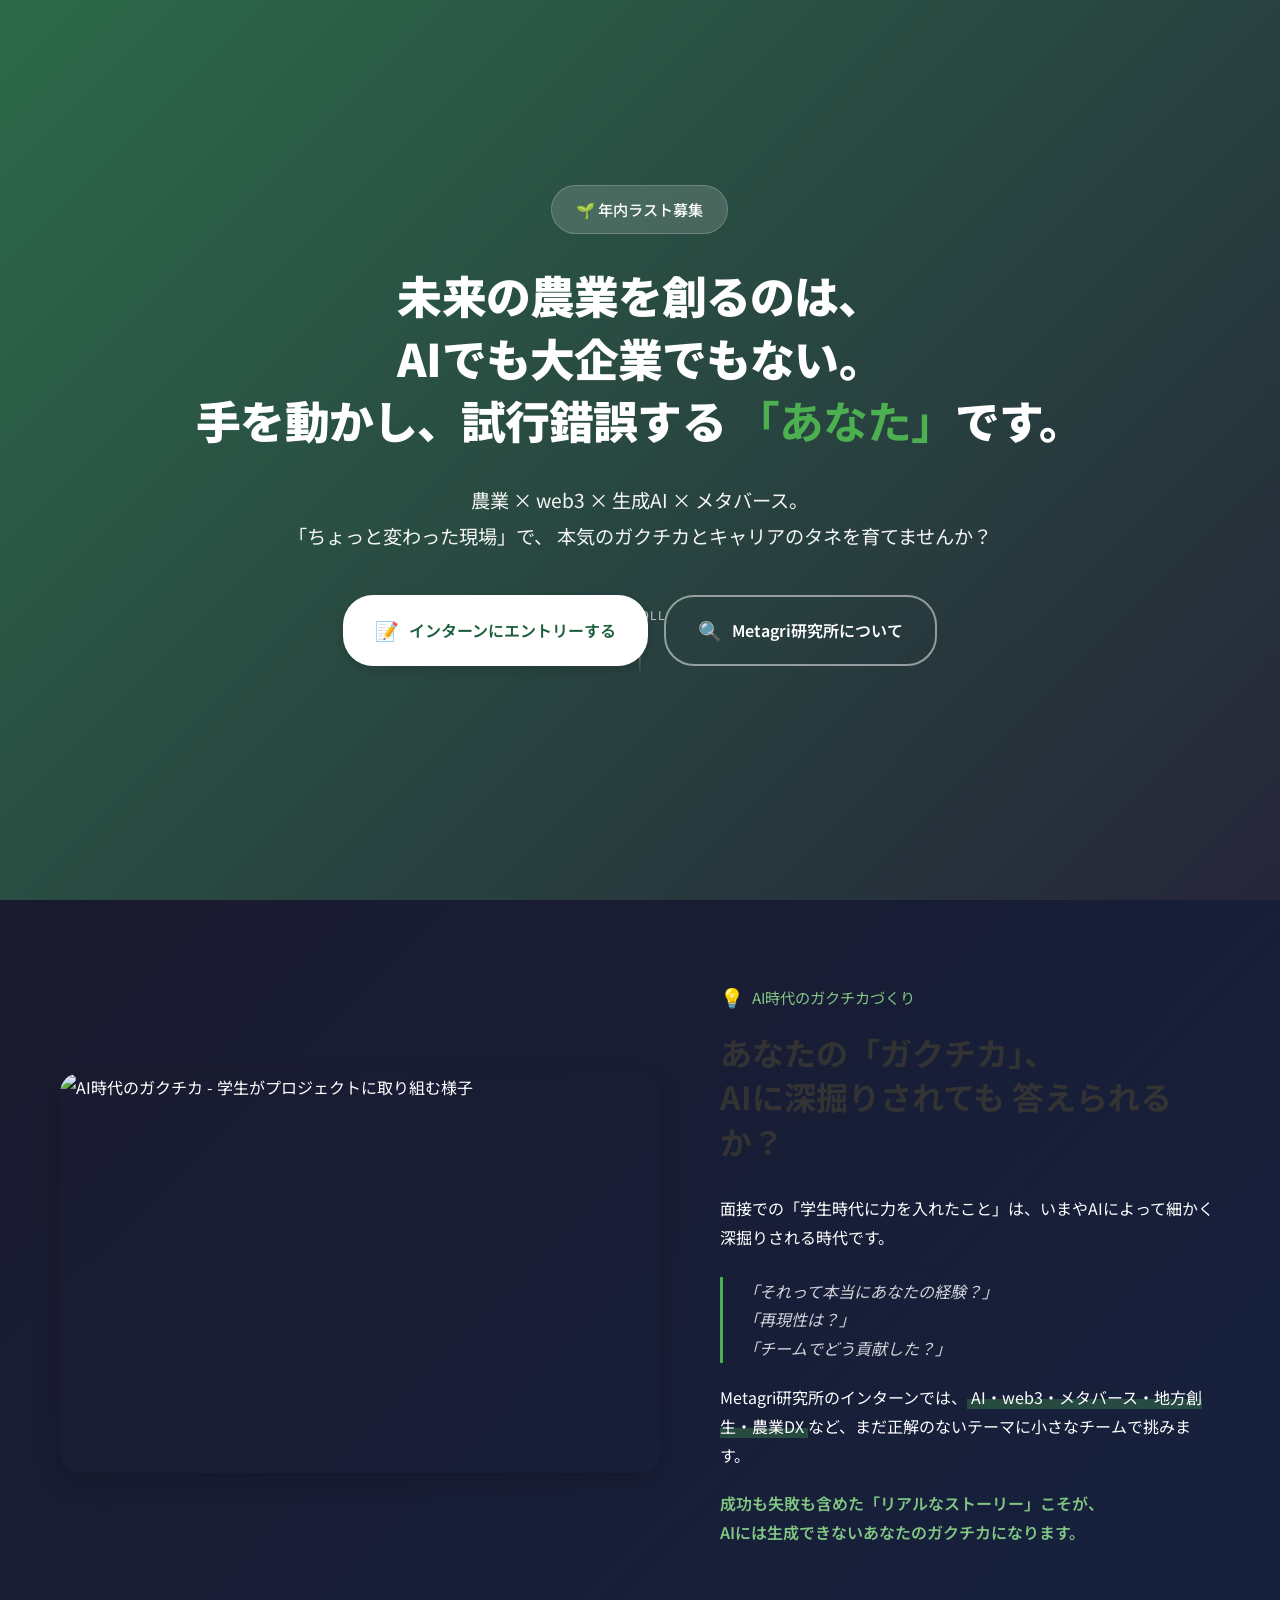
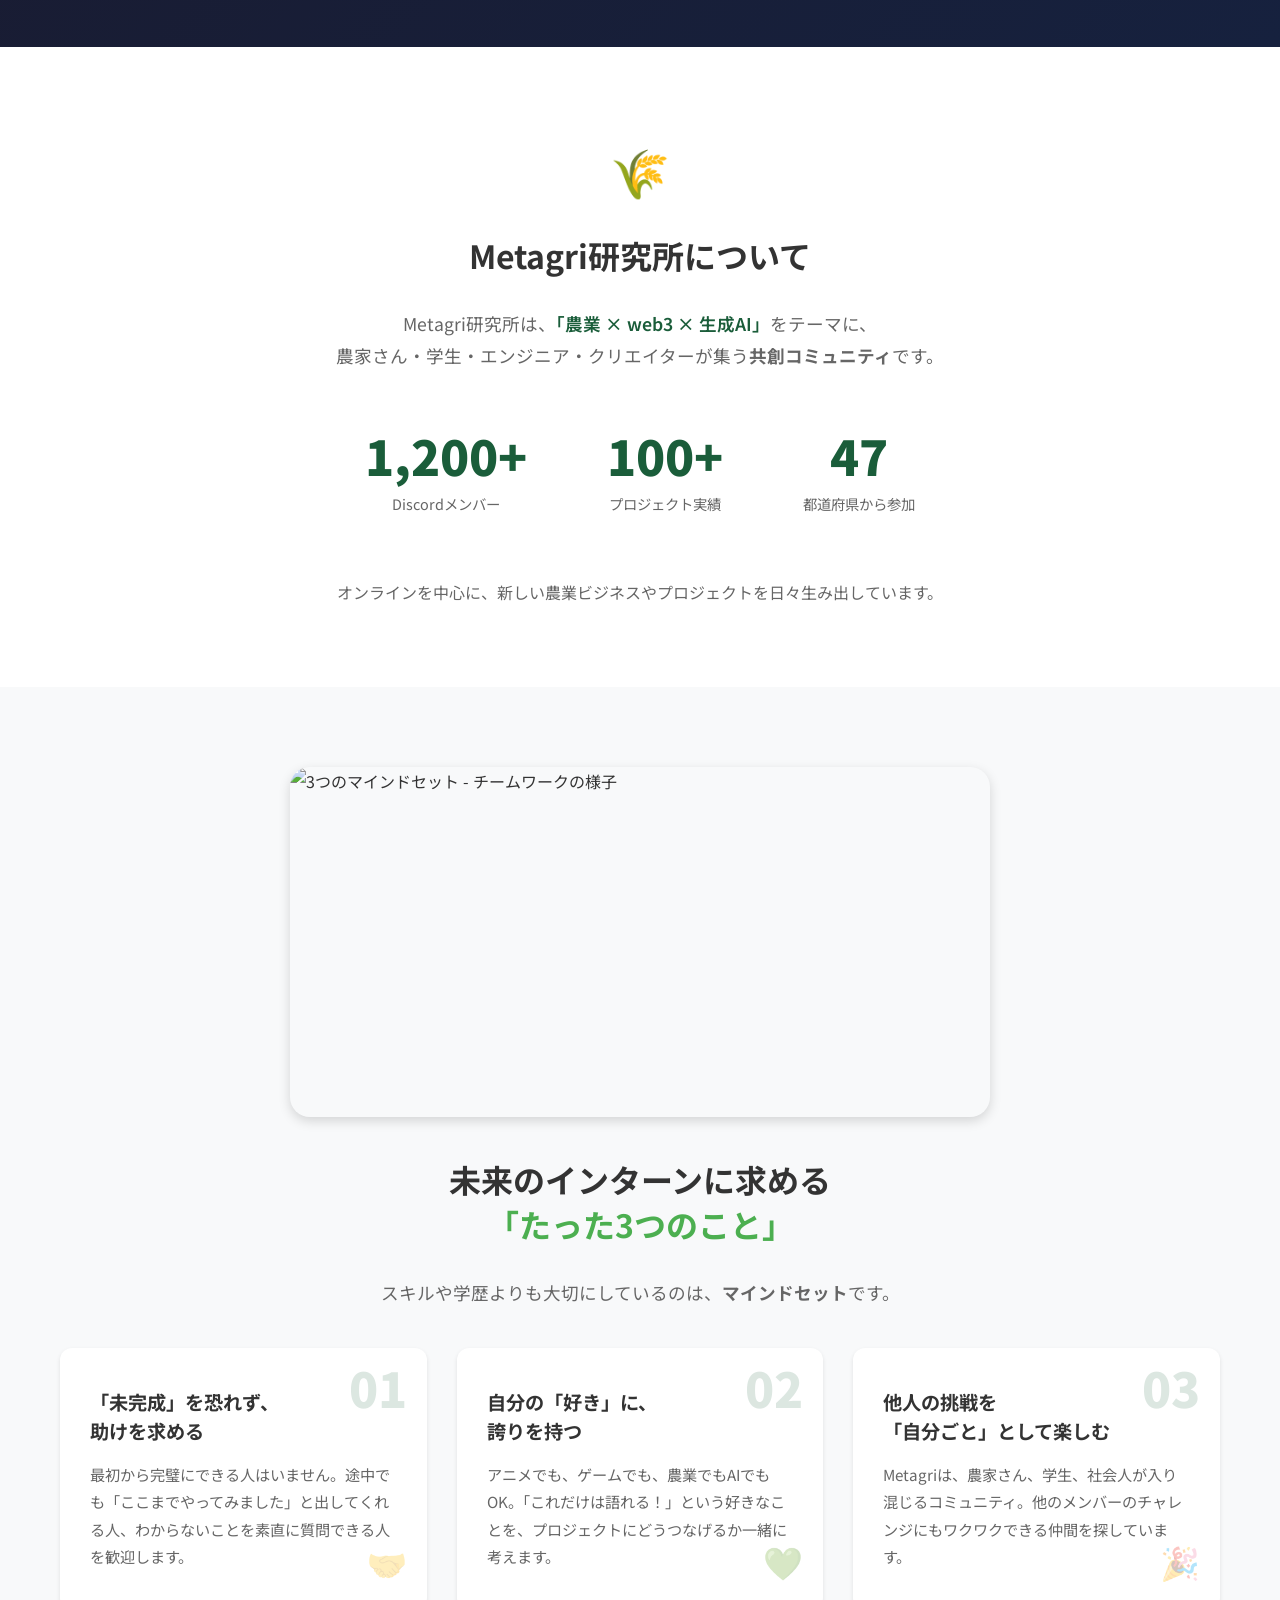
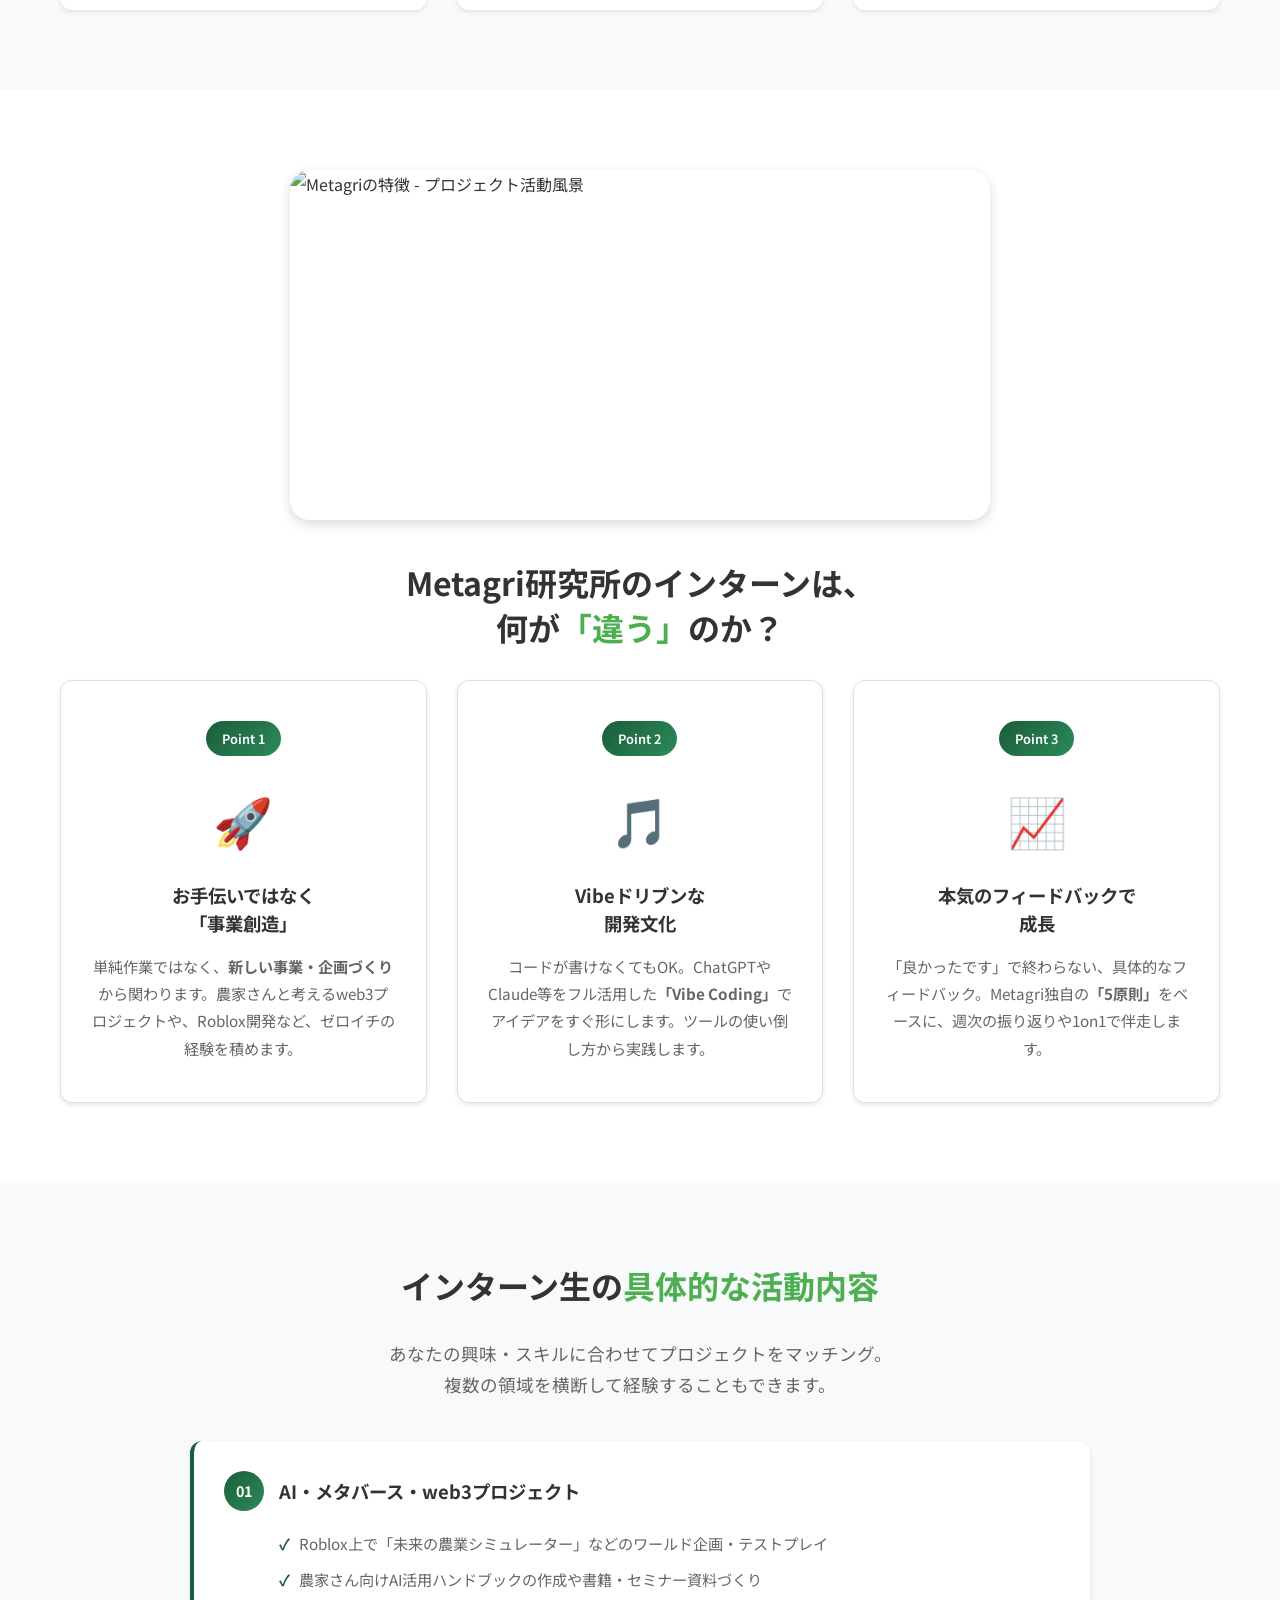
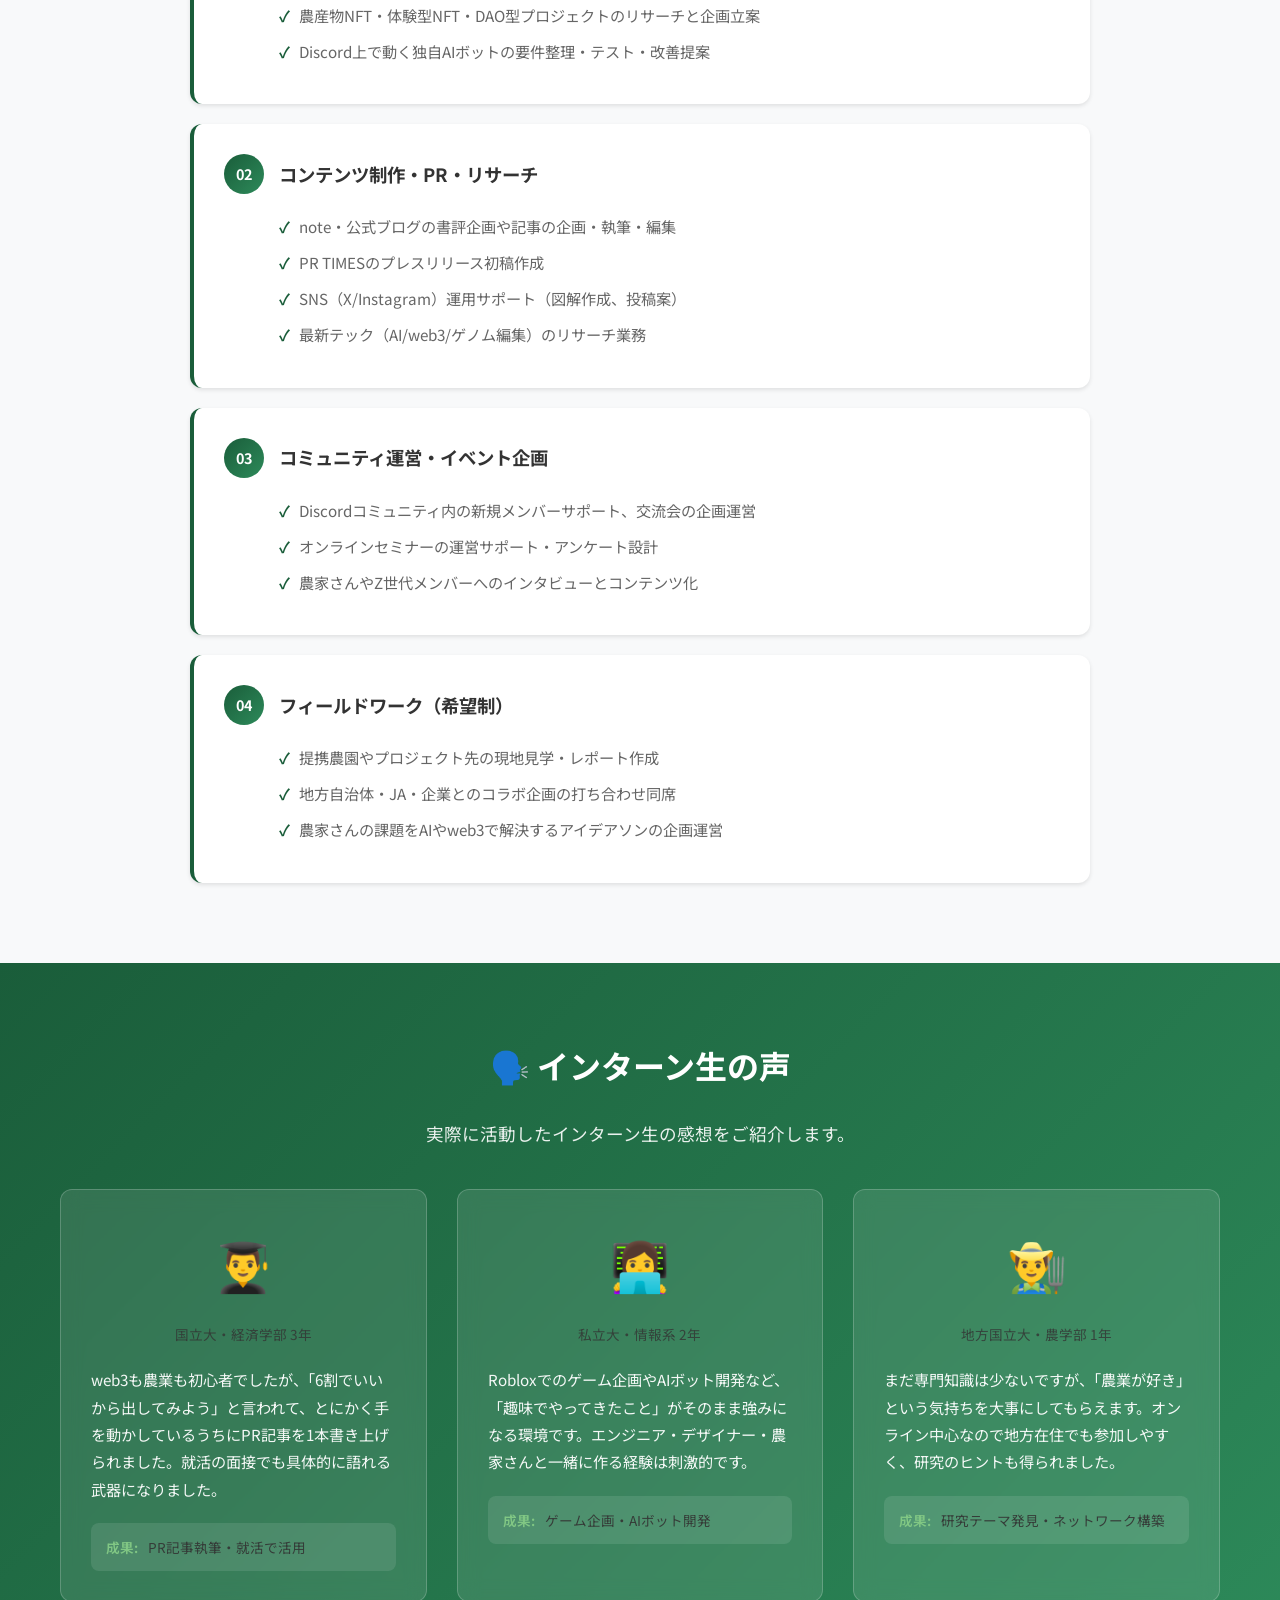
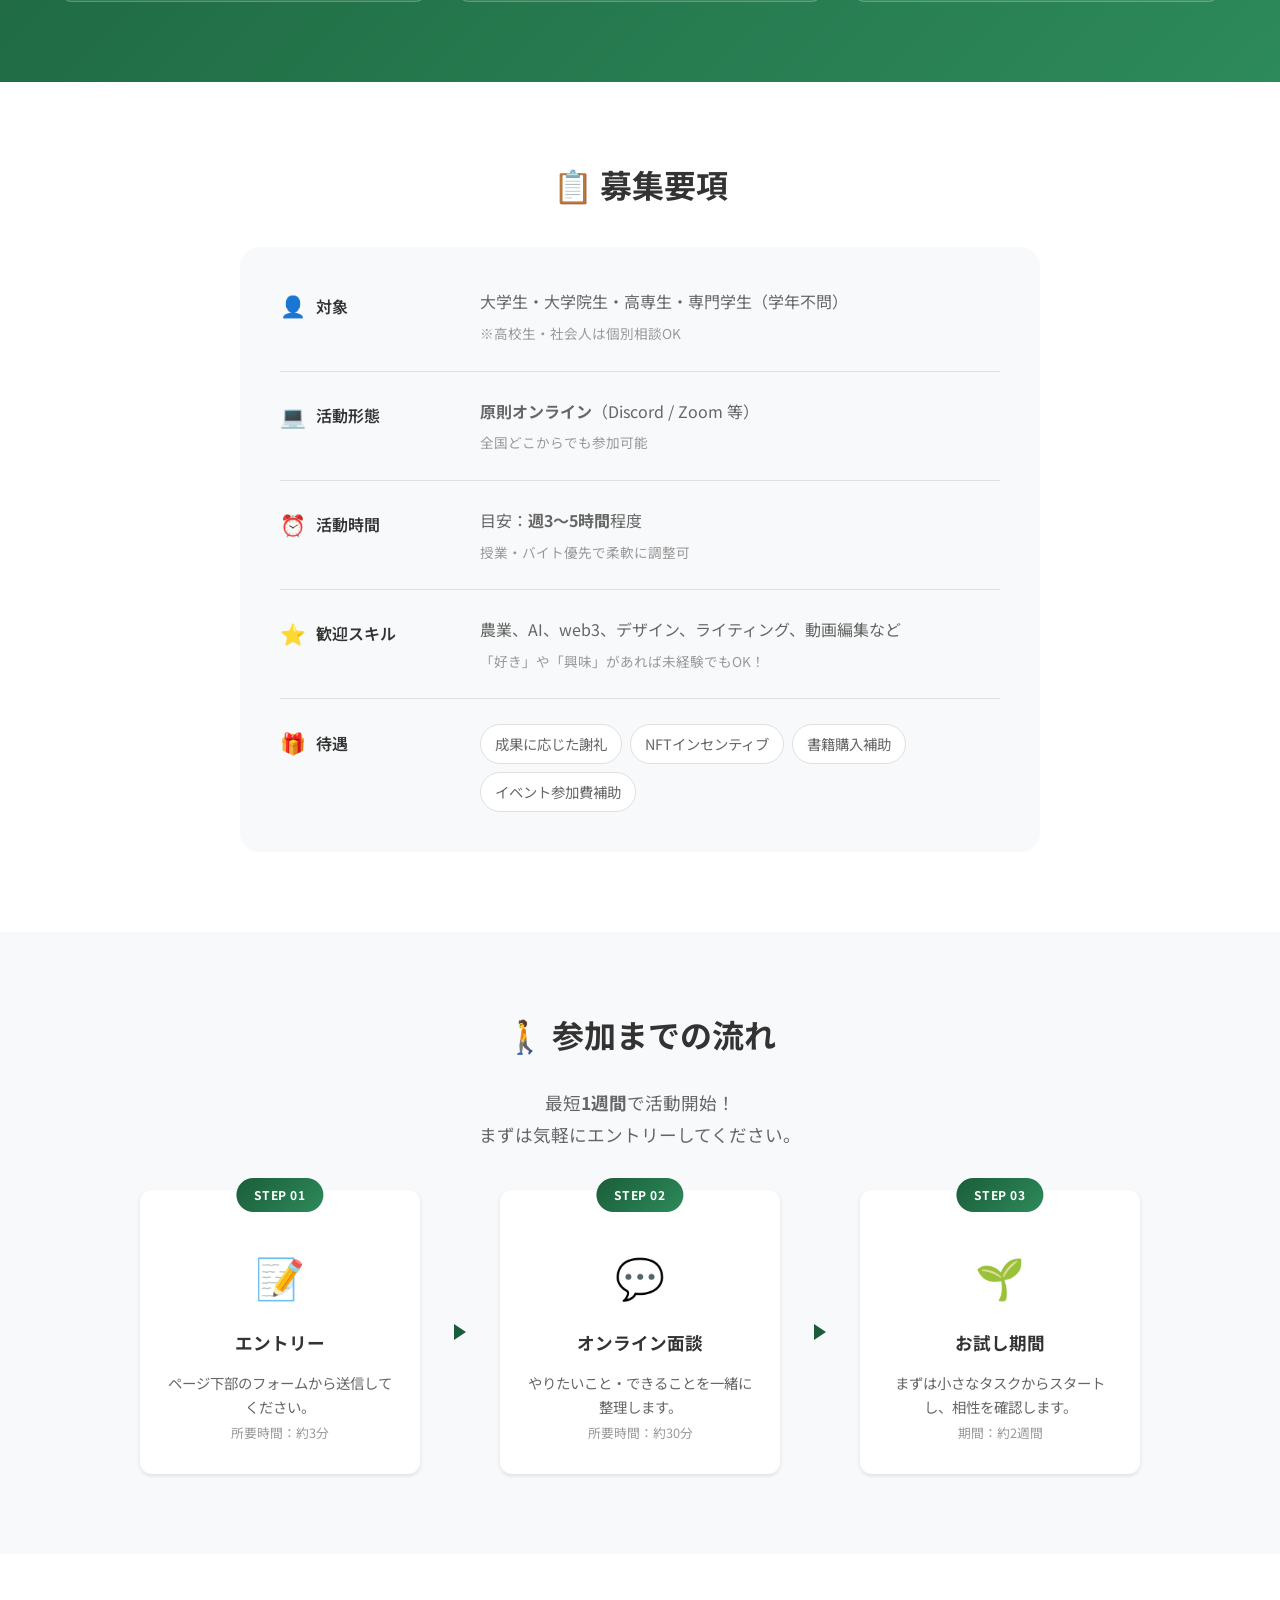
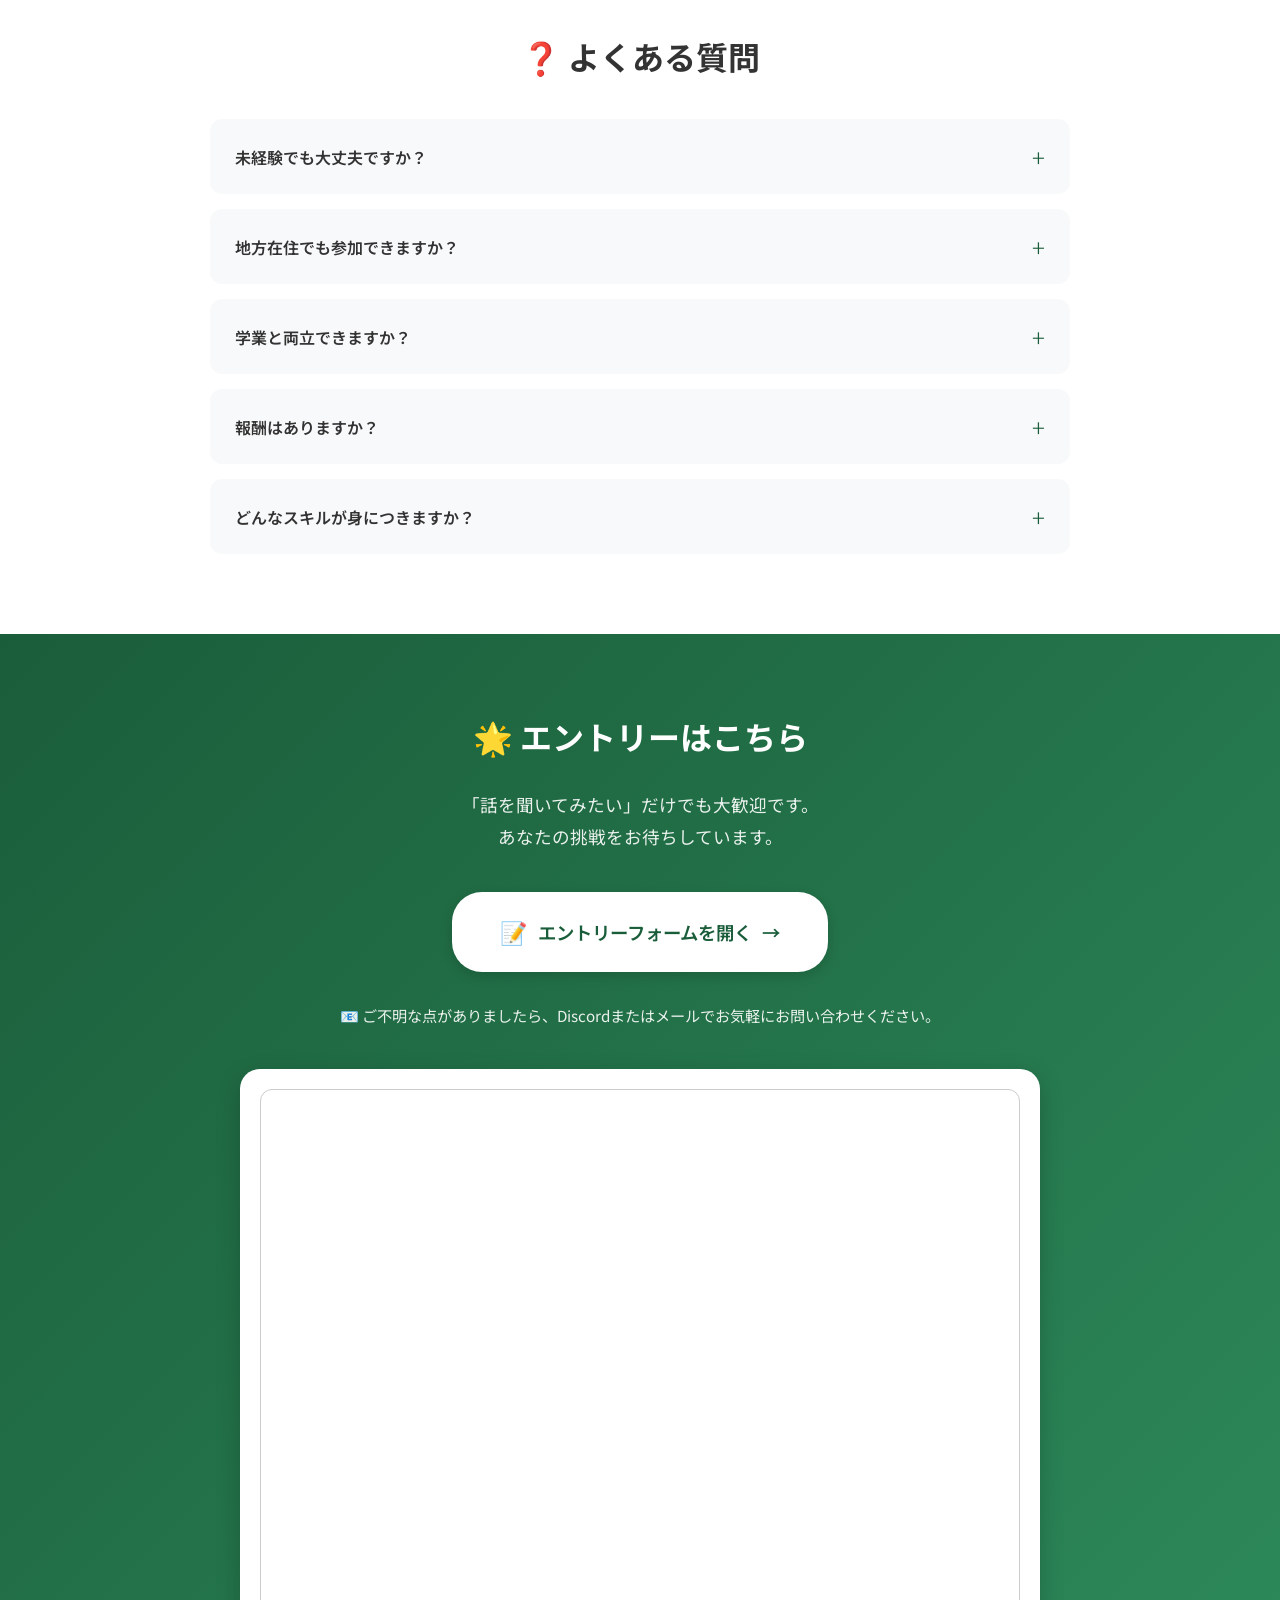
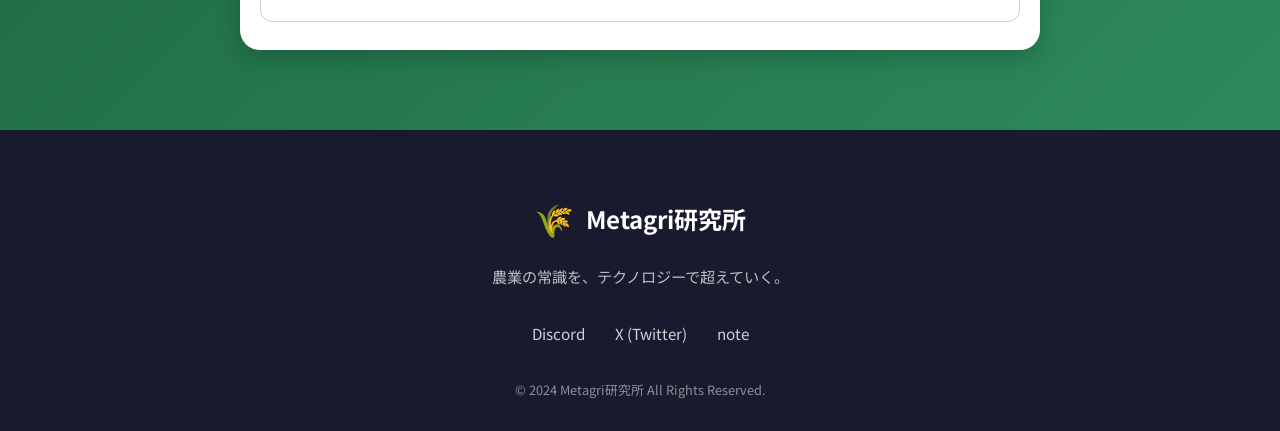
==== index.html @ e188133b "Add WordPress recruitment site for Metagri intern program - index.html: Complete HTML structure with" ====
<!DOCTYPE html>
<html lang="ja">
<head>
    <meta charset="UTF-8">
    <meta name="viewport" content="width=device-width, initial-scale=1.0">
    <meta name="description" content="Metagri研究所インターン募集 - 農業×web3×生成AI×メタバースの最前線で、本気のガクチカとキャリアのタネを育てませんか？">
    <meta name="keywords" content="インターン,農業,web3,AI,メタバース,学生,ガクチカ">
    <meta name="theme-color" content="#1a5d3a">

    <!-- OGP -->
    <meta property="og:title" content="Metagri研究所 インターン募集">
    <meta property="og:description" content="農業×web3×生成AI×メタバースの最前線で、本気のガクチカを。">
    <meta property="og:type" content="website">

    <title>Metagri研究所 インターン募集 | 農業×web3×AIの最前線へ</title>

    <!-- Google Fonts -->
    <link rel="preconnect" href="https://fonts.googleapis.com">
    <link rel="preconnect" href="https://fonts.gstatic.com" crossorigin>
    <link href="https://fonts.googleapis.com/css2?family=Noto+Sans+JP:wght@400;500;700;900&display=swap" rel="stylesheet">

    <link rel="stylesheet" href="style.css">
</head>
<body>

<div id="metagri-intern-page" class="metagri-page">

    <!-- ヒーローセクション -->
    <section id="top" class="mg-hero" role="banner">
        <div class="mg-hero-bg" aria-hidden="true"></div>
        <div class="mg-hero-overlay" aria-hidden="true"></div>
        <div class="mg-hero-content">
            <span class="mg-badge" aria-label="期間限定">🌱 年内ラスト募集</span>
            <h1 class="mg-hero-title">
                未来の農業を創るのは、<br>
                AIでも大企業でもない。<br>
                手を動かし、試行錯誤する<br class="sp-only">
                <span class="text-highlight">「あなた」</span>です。
            </h1>
            <p class="mg-hero-text">
                農業 × web3 × 生成AI × メタバース。<br>
                「ちょっと変わった現場」で、<br class="sp-only">
                本気のガクチカとキャリアのタネを育てませんか？
            </p>
            <div class="mg-hero-buttons">
                <a class="mg-btn mg-btn-primary" href="#entry">
                    <span class="btn-icon">📝</span>
                    インターンにエントリーする
                </a>
                <a class="mg-btn mg-btn-outline" href="#about">
                    <span class="btn-icon">🔍</span>
                    Metagri研究所について
                </a>
            </div>
            <div class="mg-hero-scroll" aria-hidden="true">
                <span class="scroll-text">Scroll</span>
                <span class="scroll-line"></span>
            </div>
        </div>
    </section>

    <!-- ガクチカ × AI 時代セクション -->
    <section id="gakuchika" class="mg-section mg-section-dark" aria-labelledby="gakuchika-title">
        <div class="mg-container mg-split-layout">
            <div class="mg-split-image">
                <img
                    src="http://metagri-labo.com/wp-content/uploads/2025/12/9a6e4215eaa881688ca42432f5c3610c.jpeg"
                    alt="AI時代のガクチカ - 学生がプロジェクトに取り組む様子"
                    loading="lazy"
                    width="600"
                    height="400"
                />
            </div>
            <div class="mg-split-text">
                <p class="mg-section-subtitle">
                    <span class="subtitle-icon">💡</span>
                    AI時代のガクチカづくり
                </p>
                <h2 id="gakuchika-title" class="mg-section-title text-left">
                    あなたの「ガクチカ」、<br>
                    AIに深掘りされても<br class="sp-only">
                    答えられるか？
                </h2>
                <div class="mg-text-body">
                    <p>
                        面接での「学生時代に力を入れたこと」は、いまやAIによって細かく深掘りされる時代です。
                    </p>
                    <p class="mg-quote">
                        「それって本当にあなたの経験？」<br>
                        「再現性は？」<br>
                        「チームでどう貢献した？」
                    </p>
                    <p>
                        Metagri研究所のインターンでは、<span class="highlight">AI・web3・メタバース・地方創生・農業DX</span>など、まだ正解のないテーマに小さなチームで挑みます。
                    </p>
                    <p class="mg-emphasis">
                        成功も失敗も含めた「リアルなストーリー」こそが、<br>
                        AIには生成できないあなたのガクチカになります。
                    </p>
                </div>
            </div>
        </div>
    </section>

    <!-- Metagri研究所について -->
    <section id="about" class="mg-section mg-bg-white" aria-labelledby="about-title">
        <div class="mg-container mg-narrow">
            <div class="mg-about-header">
                <span class="mg-section-icon">🌾</span>
                <h2 id="about-title" class="mg-section-title center">Metagri研究所について</h2>
            </div>
            <p class="mg-section-lead center">
                Metagri研究所は、<span class="text-green">「農業 × web3 × 生成AI」</span>をテーマに、<br>
                農家さん・学生・エンジニア・クリエイターが集う<strong>共創コミュニティ</strong>です。
            </p>
            <div class="mg-stats-row">
                <div class="mg-stat-item">
                    <span class="mg-stat-number">1,200<small>+</small></span>
                    <span class="mg-stat-label">Discordメンバー</span>
                </div>
                <div class="mg-stat-item">
                    <span class="mg-stat-number">100<small>+</small></span>
                    <span class="mg-stat-label">プロジェクト実績</span>
                </div>
                <div class="mg-stat-item">
                    <span class="mg-stat-number">47</span>
                    <span class="mg-stat-label">都道府県から参加</span>
                </div>
            </div>
            <p class="mg-about-desc center">
                オンラインを中心に、新しい農業ビジネスやプロジェクトを日々生み出しています。
            </p>
        </div>
    </section>

    <!-- マインドセット -->
    <section id="mindset" class="mg-section mg-bg-gray" aria-labelledby="mindset-title">
        <div class="mg-container">
            <div class="mg-header-image-wrapper">
                <img
                    src="http://metagri-labo.com/wp-content/uploads/2025/12/b97110d4df3fe2a5c4cf4bbe5e0b0a36.jpeg"
                    alt="3つのマインドセット - チームワークの様子"
                    loading="lazy"
                    width="600"
                    height="300"
                />
            </div>
            <h2 id="mindset-title" class="mg-section-title center">
                未来のインターンに求める<br>
                <span class="title-accent">「たった3つのこと」</span>
            </h2>
            <p class="mg-section-lead center">
                スキルや学歴よりも大切にしているのは、<strong>マインドセット</strong>です。
            </p>

            <div class="mg-grid-3" role="list">
                <article class="mg-card" role="listitem">
                    <div class="mg-card-num">01</div>
                    <h3>「未完成」を恐れず、<br>助けを求める</h3>
                    <p>最初から完璧にできる人はいません。途中でも「ここまでやってみました」と出してくれる人、わからないことを素直に質問できる人を歓迎します。</p>
                    <span class="mg-card-icon" aria-hidden="true">🤝</span>
                </article>
                <article class="mg-card" role="listitem">
                    <div class="mg-card-num">02</div>
                    <h3>自分の「好き」に、<br>誇りを持つ</h3>
                    <p>アニメでも、ゲームでも、農業でもAIでもOK。「これだけは語れる！」という好きなことを、プロジェクトにどうつなげるか一緒に考えます。</p>
                    <span class="mg-card-icon" aria-hidden="true">💚</span>
                </article>
                <article class="mg-card" role="listitem">
                    <div class="mg-card-num">03</div>
                    <h3>他人の挑戦を<br>「自分ごと」として楽しむ</h3>
                    <p>Metagriは、農家さん、学生、社会人が入り混じるコミュニティ。他のメンバーのチャレンジにもワクワクできる仲間を探しています。</p>
                    <span class="mg-card-icon" aria-hidden="true">🎉</span>
                </article>
            </div>
        </div>
    </section>

    <!-- 3つの特徴 -->
    <section id="features" class="mg-section mg-bg-white" aria-labelledby="features-title">
        <div class="mg-container">
            <div class="mg-header-image-wrapper">
                <img
                    src="http://metagri-labo.com/wp-content/uploads/2025/12/f021da264aca947eeb29685cc0b2646f.jpeg"
                    alt="Metagriの特徴 - プロジェクト活動風景"
                    loading="lazy"
                    width="600"
                    height="300"
                />
            </div>
            <h2 id="features-title" class="mg-section-title center">
                Metagri研究所のインターンは、<br>
                何が<span class="title-accent">「違う」</span>のか？
            </h2>

            <div class="mg-grid-3" role="list">
                <article class="mg-feature-box" role="listitem">
                    <span class="mg-tag">Point 1</span>
                    <div class="mg-feature-icon">🚀</div>
                    <h3>お手伝いではなく<br>「事業創造」</h3>
                    <p>単純作業ではなく、<strong>新しい事業・企画づくり</strong>から関わります。農家さんと考えるweb3プロジェクトや、Roblox開発など、ゼロイチの経験を積めます。</p>
                </article>
                <article class="mg-feature-box" role="listitem">
                    <span class="mg-tag">Point 2</span>
                    <div class="mg-feature-icon">🎵</div>
                    <h3>Vibeドリブンな<br>開発文化</h3>
                    <p>コードが書けなくてもOK。ChatGPTやClaude等をフル活用した<strong>「Vibe Coding」</strong>でアイデアをすぐ形にします。ツールの使い倒し方から実践します。</p>
                </article>
                <article class="mg-feature-box" role="listitem">
                    <span class="mg-tag">Point 3</span>
                    <div class="mg-feature-icon">📈</div>
                    <h3>本気のフィードバックで<br>成長</h3>
                    <p>「良かったです」で終わらない、具体的なフィードバック。Metagri独自の<strong>「5原則」</strong>をベースに、週次の振り返りや1on1で伴走します。</p>
                </article>
            </div>
        </div>
    </section>

    <!-- 活動内容 -->
    <section id="activities" class="mg-section mg-bg-gray" aria-labelledby="activities-title">
        <div class="mg-container">
            <h2 id="activities-title" class="mg-section-title center">
                インターン生の<span class="title-accent">具体的な活動内容</span>
            </h2>
            <p class="mg-section-lead center">
                あなたの興味・スキルに合わせてプロジェクトをマッチング。<br>
                複数の領域を横断して経験することもできます。
            </p>

            <div class="mg-activity-list">
                <article class="mg-activity-item">
                    <div class="mg-act-head">
                        <span class="mg-act-num">01</span>
                        <h3>AI・メタバース・web3プロジェクト</h3>
                    </div>
                    <ul>
                        <li>Roblox上で「未来の農業シミュレーター」などのワールド企画・テストプレイ</li>
                        <li>農家さん向けAI活用ハンドブックの作成や書籍・セミナー資料づくり</li>
                        <li>農産物NFT・体験型NFT・DAO型プロジェクトのリサーチと企画立案</li>
                        <li>Discord上で動く独自AIボットの要件整理・テスト・改善提案</li>
                    </ul>
                </article>

                <article class="mg-activity-item">
                    <div class="mg-act-head">
                        <span class="mg-act-num">02</span>
                        <h3>コンテンツ制作・PR・リサーチ</h3>
                    </div>
                    <ul>
                        <li>note・公式ブログの書評企画や記事の企画・執筆・編集</li>
                        <li>PR TIMESのプレスリリース初稿作成</li>
                        <li>SNS（X/Instagram）運用サポート（図解作成、投稿案）</li>
                        <li>最新テック（AI/web3/ゲノム編集）のリサーチ業務</li>
                    </ul>
                </article>

                <article class="mg-activity-item">
                    <div class="mg-act-head">
                        <span class="mg-act-num">03</span>
                        <h3>コミュニティ運営・イベント企画</h3>
                    </div>
                    <ul>
                        <li>Discordコミュニティ内の新規メンバーサポート、交流会の企画運営</li>
                        <li>オンラインセミナーの運営サポート・アンケート設計</li>
                        <li>農家さんやZ世代メンバーへのインタビューとコンテンツ化</li>
                    </ul>
                </article>

                <article class="mg-activity-item">
                    <div class="mg-act-head">
                        <span class="mg-act-num">04</span>
                        <h3>フィールドワーク（希望制）</h3>
                    </div>
                    <ul>
                        <li>提携農園やプロジェクト先の現地見学・レポート作成</li>
                        <li>地方自治体・JA・企業とのコラボ企画の打ち合わせ同席</li>
                        <li>農家さんの課題をAIやweb3で解決するアイデアソンの企画運営</li>
                    </ul>
                </article>
            </div>
        </div>
    </section>

    <!-- インターン生の声 -->
    <section id="voices" class="mg-section mg-bg-green" aria-labelledby="voices-title">
        <div class="mg-container">
            <h2 id="voices-title" class="mg-section-title center white-text">
                🗣️ インターン生の声
            </h2>
            <p class="mg-section-lead center white-text">
                実際に活動したインターン生の感想をご紹介します。
            </p>

            <div class="mg-grid-3" role="list">
                <article class="mg-voice-card" role="listitem">
                    <div class="mg-voice-avatar" aria-hidden="true">👨‍🎓</div>
                    <div class="mg-voice-meta">国立大・経済学部 3年</div>
                    <blockquote class="mg-voice-comment">
                        web3も農業も初心者でしたが、「6割でいいから出してみよう」と言われて、とにかく手を動かしているうちにPR記事を1本書き上げられました。就活の面接でも具体的に語れる武器になりました。
                    </blockquote>
                    <div class="mg-voice-result">
                        <span class="result-label">成果:</span>
                        <span class="result-text">PR記事執筆・就活で活用</span>
                    </div>
                </article>

                <article class="mg-voice-card" role="listitem">
                    <div class="mg-voice-avatar" aria-hidden="true">👩‍💻</div>
                    <div class="mg-voice-meta">私立大・情報系 2年</div>
                    <blockquote class="mg-voice-comment">
                        Robloxでのゲーム企画やAIボット開発など、「趣味でやってきたこと」がそのまま強みになる環境です。エンジニア・デザイナー・農家さんと一緒に作る経験は刺激的です。
                    </blockquote>
                    <div class="mg-voice-result">
                        <span class="result-label">成果:</span>
                        <span class="result-text">ゲーム企画・AIボット開発</span>
                    </div>
                </article>

                <article class="mg-voice-card" role="listitem">
                    <div class="mg-voice-avatar" aria-hidden="true">👨‍🌾</div>
                    <div class="mg-voice-meta">地方国立大・農学部 1年</div>
                    <blockquote class="mg-voice-comment">
                        まだ専門知識は少ないですが、「農業が好き」という気持ちを大事にしてもらえます。オンライン中心なので地方在住でも参加しやすく、研究のヒントも得られました。
                    </blockquote>
                    <div class="mg-voice-result">
                        <span class="result-label">成果:</span>
                        <span class="result-text">研究テーマ発見・ネットワーク構築</span>
                    </div>
                </article>
            </div>
        </div>
    </section>

    <!-- 募集要項 -->
    <section id="requirements" class="mg-section mg-bg-white" aria-labelledby="requirements-title">
        <div class="mg-container">
            <h2 id="requirements-title" class="mg-section-title center">📋 募集要項</h2>

            <div class="mg-req-box">
                <dl class="mg-dl-list">
                    <div class="mg-dl-row">
                        <dt>
                            <span class="dt-icon">👤</span>
                            対象
                        </dt>
                        <dd>
                            大学生・大学院生・高専生・専門学生（学年不問）<br>
                            <small class="dd-note">※高校生・社会人は個別相談OK</small>
                        </dd>
                    </div>
                    <div class="mg-dl-row">
                        <dt>
                            <span class="dt-icon">💻</span>
                            活動形態
                        </dt>
                        <dd>
                            <strong>原則オンライン</strong>（Discord / Zoom 等）<br>
                            <small class="dd-note">全国どこからでも参加可能</small>
                        </dd>
                    </div>
                    <div class="mg-dl-row">
                        <dt>
                            <span class="dt-icon">⏰</span>
                            活動時間
                        </dt>
                        <dd>
                            目安：<strong>週3〜5時間</strong>程度<br>
                            <small class="dd-note">授業・バイト優先で柔軟に調整可</small>
                        </dd>
                    </div>
                    <div class="mg-dl-row">
                        <dt>
                            <span class="dt-icon">⭐</span>
                            歓迎スキル
                        </dt>
                        <dd>
                            農業、AI、web3、デザイン、ライティング、動画編集など<br>
                            <small class="dd-note">「好き」や「興味」があれば未経験でもOK！</small>
                        </dd>
                    </div>
                    <div class="mg-dl-row">
                        <dt>
                            <span class="dt-icon">🎁</span>
                            待遇
                        </dt>
                        <dd>
                            <ul class="dd-list">
                                <li>成果に応じた謝礼</li>
                                <li>NFTインセンティブ</li>
                                <li>書籍購入補助</li>
                                <li>イベント参加費補助</li>
                            </ul>
                        </dd>
                    </div>
                </dl>
            </div>
        </div>
    </section>

    <!-- エントリーフロー -->
    <section id="flow" class="mg-section mg-bg-gray" aria-labelledby="flow-title">
        <div class="mg-container">
            <h2 id="flow-title" class="mg-section-title center">🚶 参加までの流れ</h2>
            <p class="mg-section-lead center">
                最短<strong>1週間</strong>で活動開始！<br>
                まずは気軽にエントリーしてください。
            </p>

            <div class="mg-flow-steps" role="list">
                <article class="mg-step" role="listitem">
                    <div class="mg-step-head">STEP 01</div>
                    <div class="mg-step-icon">📝</div>
                    <h3>エントリー</h3>
                    <p>ページ下部のフォームから送信してください。<br><small>所要時間：約3分</small></p>
                </article>

                <div class="mg-step-arrow" aria-hidden="true"></div>

                <article class="mg-step" role="listitem">
                    <div class="mg-step-head">STEP 02</div>
                    <div class="mg-step-icon">💬</div>
                    <h3>オンライン面談</h3>
                    <p>やりたいこと・できることを一緒に整理します。<br><small>所要時間：約30分</small></p>
                </article>

                <div class="mg-step-arrow" aria-hidden="true"></div>

                <article class="mg-step" role="listitem">
                    <div class="mg-step-head">STEP 03</div>
                    <div class="mg-step-icon">🌱</div>
                    <h3>お試し期間</h3>
                    <p>まずは小さなタスクからスタートし、相性を確認します。<br><small>期間：約2週間</small></p>
                </article>
            </div>
        </div>
    </section>

    <!-- FAQ -->
    <section id="faq" class="mg-section mg-bg-white" aria-labelledby="faq-title">
        <div class="mg-container mg-narrow">
            <h2 id="faq-title" class="mg-section-title center">❓ よくある質問</h2>

            <div class="mg-accordion" role="list">
                <div class="mg-acc-item" role="listitem">
                    <button
                        class="mg-acc-btn"
                        aria-expanded="false"
                        aria-controls="faq-1"
                    >
                        <span class="acc-question">未経験でも大丈夫ですか？</span>
                    </button>
                    <div id="faq-1" class="mg-acc-content" role="region">
                        <p><strong>はい、大丈夫です！</strong>「学びたい」という意欲を最重視しています。実際に、web3も農業も初めてという方が多く参加しています。わからないことは先輩インターンやメンターがサポートします。</p>
                    </div>
                </div>

                <div class="mg-acc-item" role="listitem">
                    <button
                        class="mg-acc-btn"
                        aria-expanded="false"
                        aria-controls="faq-2"
                    >
                        <span class="acc-question">地方在住でも参加できますか？</span>
                    </button>
                    <div id="faq-2" class="mg-acc-content" role="region">
                        <p><strong>はい、完全オンラインで活動可能です。</strong>全国各地・海外からの参加実績もあります。Discordを中心にコミュニケーションを取るため、場所を選びません。</p>
                    </div>
                </div>

                <div class="mg-acc-item" role="listitem">
                    <button
                        class="mg-acc-btn"
                        aria-expanded="false"
                        aria-controls="faq-3"
                    >
                        <span class="acc-question">学業と両立できますか？</span>
                    </button>
                    <div id="faq-3" class="mg-acc-content" role="region">
                        <p><strong>可能です。</strong>テスト期間や就活期間などは柔軟に調整しています。週3〜5時間が目安ですが、状況に応じて相談しながら進められます。学業を最優先にしてください。</p>
                    </div>
                </div>

                <div class="mg-acc-item" role="listitem">
                    <button
                        class="mg-acc-btn"
                        aria-expanded="false"
                        aria-controls="faq-4"
                    >
                        <span class="acc-question">報酬はありますか？</span>
                    </button>
                    <div id="faq-4" class="mg-acc-content" role="region">
                        <p><strong>成果に応じた謝礼制度があります。</strong>固定給ではありませんが、記事執筆やプロジェクト貢献に応じて謝礼をお支払いしています。また、NFTインセンティブや書籍購入補助などの特典もあります。</p>
                    </div>
                </div>

                <div class="mg-acc-item" role="listitem">
                    <button
                        class="mg-acc-btn"
                        aria-expanded="false"
                        aria-controls="faq-5"
                    >
                        <span class="acc-question">どんなスキルが身につきますか？</span>
                    </button>
                    <div id="faq-5" class="mg-acc-content" role="region">
                        <p>プロジェクトによりますが、<strong>生成AIの実践的な活用スキル、web3/NFTの知識、ライティング・PR、コミュニティマネジメント、企画立案力</strong>などが身につきます。また、多様なバックグラウンドを持つメンバーとの協働経験は、社会に出てからも活きる財産になります。</p>
                    </div>
                </div>
            </div>
        </div>
    </section>

    <!-- エントリー -->
    <section id="entry" class="mg-section mg-section-entry" aria-labelledby="entry-title">
        <div class="mg-container">
            <h2 id="entry-title" class="mg-section-title center white-text">
                🌟 エントリーはこちら
            </h2>
            <p class="mg-section-lead center white-text">
                「話を聞いてみたい」だけでも大歓迎です。<br>
                あなたの挑戦をお待ちしています。
            </p>

            <div class="mg-entry-btn-wrapper">
                <a
                    class="mg-btn mg-btn-white mg-btn-large"
                    href="https://airtable.com/appPPewGpuBwRWIU3/shrkBKIBffur9GZu4"
                    target="_blank"
                    rel="noopener noreferrer"
                >
                    <span class="btn-icon">📝</span>
                    エントリーフォームを開く
                    <span class="btn-arrow">→</span>
                </a>
            </div>

            <div class="mg-entry-note">
                <p>📧 ご不明な点がありましたら、Discordまたはメールでお気軽にお問い合わせください。</p>
            </div>

            <div class="mg-iframe-wrapper">
                <iframe
                    class="airtable-embed"
                    src="https://airtable.com/embed/appPPewGpuBwRWIU3/shrvWezoyaYUziuRw"
                    frameborder="0"
                    width="100%"
                    height="533"
                    title="エントリーフォーム"
                    loading="lazy"
                    style="background: transparent; border: 1px solid #ccc;"
                ></iframe>
            </div>
        </div>
    </section>

    <!-- フッター -->
    <footer class="mg-footer">
        <div class="mg-container">
            <div class="mg-footer-content">
                <div class="mg-footer-logo">
                    <span class="footer-icon">🌾</span>
                    <span class="footer-name">Metagri研究所</span>
                </div>
                <p class="mg-footer-tagline">農業の常識を、テクノロジーで超えていく。</p>
                <div class="mg-footer-links">
                    <a href="https://discord.gg/metagri" target="_blank" rel="noopener">Discord</a>
                    <a href="https://twitter.com/metagri_labo" target="_blank" rel="noopener">X (Twitter)</a>
                    <a href="https://note.com/noujoujin" target="_blank" rel="noopener">note</a>
                </div>
                <p class="mg-footer-copy">© 2024 Metagri研究所 All Rights Reserved.</p>
            </div>
        </div>
    </footer>

</div>

<script src="script.js"></script>
</body>
</html>
---- style.css ----
/* ==========================================================================
   Metagri研究所 インターン募集ページ - CSS
   ========================================================================== */

/* --------------------------------------------------------------------------
   リセット & 基本設定
   -------------------------------------------------------------------------- */
*,
*::before,
*::after {
    box-sizing: border-box;
    margin: 0;
    padding: 0;
}

html {
    scroll-behavior: smooth;
    font-size: 16px;
}

body {
    font-family: 'Noto Sans JP', -apple-system, BlinkMacSystemFont, 'Segoe UI', sans-serif;
    line-height: 1.8;
    color: #333;
    background-color: #fff;
    -webkit-font-smoothing: antialiased;
    -moz-osx-font-smoothing: grayscale;
}

img {
    max-width: 100%;
    height: auto;
    display: block;
}

a {
    color: inherit;
    text-decoration: none;
    transition: all 0.3s ease;
}

ul, ol {
    list-style: none;
}

button {
    font-family: inherit;
    cursor: pointer;
    border: none;
    background: none;
}

/* --------------------------------------------------------------------------
   カラー変数
   -------------------------------------------------------------------------- */
:root {
    --color-primary: #1a5d3a;
    --color-primary-light: #2d8a5a;
    --color-primary-dark: #0f3d24;
    --color-accent: #4caf50;
    --color-accent-light: #81c784;
    --color-text: #333333;
    --color-text-light: #666666;
    --color-text-muted: #999999;
    --color-bg-white: #ffffff;
    --color-bg-gray: #f8f9fa;
    --color-bg-dark: #1a1a2e;
    --color-border: #e0e0e0;
    --color-highlight: #fff3cd;
    --gradient-primary: linear-gradient(135deg, #1a5d3a 0%, #2d8a5a 100%);
    --gradient-dark: linear-gradient(135deg, #1a1a2e 0%, #16213e 100%);
    --shadow-sm: 0 2px 4px rgba(0, 0, 0, 0.1);
    --shadow-md: 0 4px 12px rgba(0, 0, 0, 0.15);
    --shadow-lg: 0 8px 24px rgba(0, 0, 0, 0.2);
    --radius-sm: 8px;
    --radius-md: 12px;
    --radius-lg: 20px;
    --radius-xl: 30px;
}

/* --------------------------------------------------------------------------
   共通コンテナ
   -------------------------------------------------------------------------- */
.metagri-page {
    overflow-x: hidden;
}

.mg-container {
    max-width: 1200px;
    margin: 0 auto;
    padding: 0 20px;
}

.mg-narrow {
    max-width: 900px;
}

/* --------------------------------------------------------------------------
   セクション共通
   -------------------------------------------------------------------------- */
.mg-section {
    padding: 80px 0;
    position: relative;
}

@media (max-width: 768px) {
    .mg-section {
        padding: 60px 0;
    }
}

.mg-bg-white {
    background-color: var(--color-bg-white);
}

.mg-bg-gray {
    background-color: var(--color-bg-gray);
}

.mg-bg-green {
    background: var(--gradient-primary);
}

.mg-section-dark {
    background: var(--gradient-dark);
    color: #fff;
}

.mg-section-entry {
    background: var(--gradient-primary);
    color: #fff;
}

/* --------------------------------------------------------------------------
   タイトル・テキスト
   -------------------------------------------------------------------------- */
.mg-section-title {
    font-size: 2rem;
    font-weight: 700;
    line-height: 1.4;
    margin-bottom: 30px;
    color: var(--color-text);
}

.mg-section-title.center {
    text-align: center;
}

.mg-section-title.text-left {
    text-align: left;
}

.mg-section-title.white-text,
.white-text {
    color: #fff;
}

.title-accent {
    color: var(--color-accent);
}

.mg-section-dark .title-accent {
    color: var(--color-accent-light);
}

.mg-section-lead {
    font-size: 1.1rem;
    color: var(--color-text-light);
    margin-bottom: 40px;
    line-height: 1.8;
}

.mg-section-lead.center {
    text-align: center;
}

.mg-section-lead.white-text {
    color: rgba(255, 255, 255, 0.9);
}

.mg-section-subtitle {
    font-size: 0.95rem;
    color: var(--color-accent-light);
    margin-bottom: 15px;
    display: flex;
    align-items: center;
    gap: 8px;
}

.subtitle-icon {
    font-size: 1.2rem;
}

.text-highlight {
    color: var(--color-accent);
    font-weight: 700;
}

.text-green {
    color: var(--color-primary);
    font-weight: 600;
}

.highlight {
    background: linear-gradient(transparent 60%, var(--color-highlight) 60%);
    padding: 0 4px;
}

.mg-section-dark .highlight {
    background: linear-gradient(transparent 60%, rgba(76, 175, 80, 0.3) 60%);
}

.mg-section-icon {
    font-size: 3rem;
    display: block;
    text-align: center;
    margin-bottom: 20px;
}

@media (max-width: 768px) {
    .mg-section-title {
        font-size: 1.6rem;
    }

    .mg-section-lead {
        font-size: 1rem;
    }
}

/* --------------------------------------------------------------------------
   ヒーローセクション
   -------------------------------------------------------------------------- */
.mg-hero {
    min-height: 100vh;
    display: flex;
    align-items: center;
    justify-content: center;
    position: relative;
    padding: 100px 20px;
    overflow: hidden;
}

.mg-hero-bg {
    position: absolute;
    top: 0;
    left: 0;
    width: 100%;
    height: 100%;
    background: url('https://images.unsplash.com/photo-1625246333195-78d9c38ad449?auto=format&fit=crop&w=1920&q=80') center/cover no-repeat;
    z-index: 0;
}

.mg-hero-overlay {
    position: absolute;
    top: 0;
    left: 0;
    width: 100%;
    height: 100%;
    background: linear-gradient(135deg, rgba(26, 93, 58, 0.92) 0%, rgba(26, 26, 46, 0.95) 100%);
    z-index: 1;
}

.mg-hero-content {
    position: relative;
    z-index: 2;
    text-align: center;
    max-width: 900px;
    color: #fff;
    animation: fadeInUp 1s ease-out;
}

@keyframes fadeInUp {
    from {
        opacity: 0;
        transform: translateY(30px);
    }
    to {
        opacity: 1;
        transform: translateY(0);
    }
}

.mg-badge {
    display: inline-block;
    background: rgba(255, 255, 255, 0.15);
    backdrop-filter: blur(10px);
    padding: 10px 24px;
    border-radius: 50px;
    font-size: 0.95rem;
    font-weight: 500;
    margin-bottom: 30px;
    border: 1px solid rgba(255, 255, 255, 0.2);
    animation: pulse 2s infinite;
}

@keyframes pulse {
    0%, 100% {
        box-shadow: 0 0 0 0 rgba(76, 175, 80, 0.4);
    }
    50% {
        box-shadow: 0 0 0 10px rgba(76, 175, 80, 0);
    }
}

.mg-hero-title {
    font-size: 2.8rem;
    font-weight: 900;
    line-height: 1.4;
    margin-bottom: 30px;
    letter-spacing: -0.02em;
}

.mg-hero-text {
    font-size: 1.2rem;
    line-height: 1.9;
    opacity: 0.95;
    margin-bottom: 40px;
}

.mg-hero-buttons {
    display: flex;
    flex-wrap: wrap;
    gap: 16px;
    justify-content: center;
    margin-bottom: 50px;
}

.mg-hero-scroll {
    position: absolute;
    bottom: 40px;
    left: 50%;
    transform: translateX(-50%);
    display: flex;
    flex-direction: column;
    align-items: center;
    gap: 10px;
    animation: bounce 2s infinite;
}

@keyframes bounce {
    0%, 20%, 50%, 80%, 100% {
        transform: translateX(-50%) translateY(0);
    }
    40% {
        transform: translateX(-50%) translateY(-10px);
    }
    60% {
        transform: translateX(-50%) translateY(-5px);
    }
}

.scroll-text {
    font-size: 0.75rem;
    letter-spacing: 0.1em;
    text-transform: uppercase;
    opacity: 0.7;
}

.scroll-line {
    width: 1px;
    height: 40px;
    background: linear-gradient(to bottom, rgba(255, 255, 255, 0.8), transparent);
}

@media (max-width: 768px) {
    .mg-hero {
        min-height: auto;
        padding: 80px 20px 100px;
    }

    .mg-hero-title {
        font-size: 1.8rem;
    }

    .mg-hero-text {
        font-size: 1rem;
    }

    .mg-hero-buttons {
        flex-direction: column;
        align-items: center;
    }

    .sp-only {
        display: inline;
    }
}

@media (min-width: 769px) {
    .sp-only {
        display: none;
    }
}

/* --------------------------------------------------------------------------
   ボタン
   -------------------------------------------------------------------------- */
.mg-btn {
    display: inline-flex;
    align-items: center;
    justify-content: center;
    gap: 10px;
    padding: 16px 32px;
    border-radius: var(--radius-xl);
    font-size: 1rem;
    font-weight: 600;
    transition: all 0.3s ease;
    text-decoration: none;
    cursor: pointer;
}

.mg-btn-primary {
    background: #fff;
    color: var(--color-primary);
    box-shadow: var(--shadow-md);
}

.mg-btn-primary:hover {
    background: var(--color-accent-light);
    color: #fff;
    transform: translateY(-3px);
    box-shadow: var(--shadow-lg);
}

.mg-btn-outline {
    background: transparent;
    color: #fff;
    border: 2px solid rgba(255, 255, 255, 0.5);
}

.mg-btn-outline:hover {
    background: rgba(255, 255, 255, 0.1);
    border-color: #fff;
    transform: translateY(-3px);
}

.mg-btn-white {
    background: #fff;
    color: var(--color-primary);
    box-shadow: var(--shadow-md);
}

.mg-btn-white:hover {
    background: #f8f9fa;
    transform: translateY(-3px);
    box-shadow: var(--shadow-lg);
}

.mg-btn-large {
    padding: 20px 48px;
    font-size: 1.15rem;
}

.btn-icon {
    font-size: 1.2em;
}

.btn-arrow {
    transition: transform 0.3s ease;
}

.mg-btn:hover .btn-arrow {
    transform: translateX(5px);
}

/* --------------------------------------------------------------------------
   スプリットレイアウト (ガクチカセクション)
   -------------------------------------------------------------------------- */
.mg-split-layout {
    display: grid;
    grid-template-columns: 1fr 1fr;
    gap: 60px;
    align-items: center;
}

.mg-split-image img {
    border-radius: var(--radius-lg);
    box-shadow: var(--shadow-lg);
}

.mg-text-body p {
    margin-bottom: 20px;
}

.mg-quote {
    font-style: italic;
    padding-left: 20px;
    border-left: 3px solid var(--color-accent);
    color: rgba(255, 255, 255, 0.8);
    margin: 25px 0;
}

.mg-emphasis {
    font-weight: 600;
    color: var(--color-accent-light);
}

@media (max-width: 768px) {
    .mg-split-layout {
        grid-template-columns: 1fr;
        gap: 40px;
    }

    .mg-split-image {
        order: -1;
    }
}

/* --------------------------------------------------------------------------
   About セクション
   -------------------------------------------------------------------------- */
.mg-about-header {
    text-align: center;
    margin-bottom: 30px;
}

.mg-stats-row {
    display: flex;
    justify-content: center;
    gap: 40px;
    margin: 40px 0;
    flex-wrap: wrap;
}

.mg-stat-item {
    text-align: center;
    padding: 20px;
}

.mg-stat-number {
    display: block;
    font-size: 3rem;
    font-weight: 900;
    color: var(--color-primary);
    line-height: 1;
    margin-bottom: 10px;
}

.mg-stat-number small {
    font-size: 0.5em;
}

.mg-stat-label {
    font-size: 0.9rem;
    color: var(--color-text-light);
}

.mg-about-desc {
    color: var(--color-text-light);
    font-size: 1rem;
}

.mg-about-desc.center {
    text-align: center;
}

/* --------------------------------------------------------------------------
   ヘッダー画像ラッパー
   -------------------------------------------------------------------------- */
.mg-header-image-wrapper {
    max-width: 700px;
    margin: 0 auto 40px;
    border-radius: var(--radius-lg);
    overflow: hidden;
    box-shadow: var(--shadow-md);
}

.mg-header-image-wrapper img {
    width: 100%;
    height: auto;
    object-fit: cover;
}

/* --------------------------------------------------------------------------
   3カラムグリッド
   -------------------------------------------------------------------------- */
.mg-grid-3 {
    display: grid;
    grid-template-columns: repeat(3, 1fr);
    gap: 30px;
}

@media (max-width: 992px) {
    .mg-grid-3 {
        grid-template-columns: repeat(2, 1fr);
    }
}

@media (max-width: 600px) {
    .mg-grid-3 {
        grid-template-columns: 1fr;
    }
}

/* --------------------------------------------------------------------------
   マインドセットカード
   -------------------------------------------------------------------------- */
.mg-card {
    background: #fff;
    border-radius: var(--radius-md);
    padding: 40px 30px;
    position: relative;
    box-shadow: var(--shadow-sm);
    transition: all 0.3s ease;
    overflow: hidden;
}

.mg-card:hover {
    transform: translateY(-8px);
    box-shadow: var(--shadow-lg);
}

.mg-card-num {
    font-size: 3rem;
    font-weight: 900;
    color: var(--color-primary);
    opacity: 0.15;
    position: absolute;
    top: 15px;
    right: 20px;
    line-height: 1;
}

.mg-card h3 {
    font-size: 1.2rem;
    font-weight: 700;
    margin-bottom: 15px;
    color: var(--color-text);
    line-height: 1.5;
}

.mg-card p {
    font-size: 0.95rem;
    color: var(--color-text-light);
    line-height: 1.8;
}

.mg-card-icon {
    position: absolute;
    bottom: 20px;
    right: 20px;
    font-size: 2rem;
    opacity: 0.3;
}

/* --------------------------------------------------------------------------
   特徴ボックス
   -------------------------------------------------------------------------- */
.mg-feature-box {
    background: #fff;
    border-radius: var(--radius-md);
    padding: 40px 30px;
    text-align: center;
    box-shadow: var(--shadow-sm);
    border: 1px solid var(--color-border);
    transition: all 0.3s ease;
}

.mg-feature-box:hover {
    transform: translateY(-8px);
    box-shadow: var(--shadow-lg);
    border-color: var(--color-primary);
}

.mg-tag {
    display: inline-block;
    background: var(--gradient-primary);
    color: #fff;
    padding: 6px 16px;
    border-radius: 50px;
    font-size: 0.8rem;
    font-weight: 600;
    margin-bottom: 20px;
}

.mg-feature-icon {
    font-size: 3rem;
    margin-bottom: 20px;
}

.mg-feature-box h3 {
    font-size: 1.15rem;
    font-weight: 700;
    margin-bottom: 15px;
    color: var(--color-text);
    line-height: 1.5;
}

.mg-feature-box p {
    font-size: 0.95rem;
    color: var(--color-text-light);
    line-height: 1.8;
}

/* --------------------------------------------------------------------------
   活動内容リスト
   -------------------------------------------------------------------------- */
.mg-activity-list {
    display: flex;
    flex-direction: column;
    gap: 20px;
    max-width: 900px;
    margin: 0 auto;
}

.mg-activity-item {
    background: #fff;
    border-radius: var(--radius-md);
    padding: 30px;
    box-shadow: var(--shadow-sm);
    border-left: 4px solid var(--color-primary);
    transition: all 0.3s ease;
}

.mg-activity-item:hover {
    box-shadow: var(--shadow-md);
    transform: translateX(5px);
}

.mg-act-head {
    display: flex;
    align-items: center;
    gap: 15px;
    margin-bottom: 20px;
}

.mg-act-num {
    background: var(--gradient-primary);
    color: #fff;
    width: 40px;
    height: 40px;
    border-radius: 50%;
    display: flex;
    align-items: center;
    justify-content: center;
    font-weight: 700;
    font-size: 0.9rem;
    flex-shrink: 0;
}

.mg-activity-item h3 {
    font-size: 1.15rem;
    font-weight: 700;
    color: var(--color-text);
}

.mg-activity-item ul {
    padding-left: 55px;
}

.mg-activity-item li {
    position: relative;
    padding-left: 20px;
    margin-bottom: 10px;
    font-size: 0.95rem;
    color: var(--color-text-light);
    line-height: 1.7;
}

.mg-activity-item li::before {
    content: '✓';
    position: absolute;
    left: 0;
    color: var(--color-primary);
    font-weight: 700;
}

@media (max-width: 768px) {
    .mg-activity-item ul {
        padding-left: 0;
    }
}

/* --------------------------------------------------------------------------
   インターン生の声
   -------------------------------------------------------------------------- */
.mg-voice-card {
    background: rgba(255, 255, 255, 0.1);
    backdrop-filter: blur(10px);
    border-radius: var(--radius-md);
    padding: 30px;
    border: 1px solid rgba(255, 255, 255, 0.2);
    transition: all 0.3s ease;
}

.mg-voice-card:hover {
    background: rgba(255, 255, 255, 0.15);
    transform: translateY(-5px);
}

.mg-voice-avatar {
    font-size: 3rem;
    text-align: center;
    margin-bottom: 15px;
}

.mg-voice-meta {
    text-align: center;
    font-size: 0.85rem;
    opacity: 0.8;
    margin-bottom: 20px;
}

.mg-voice-comment {
    font-size: 0.95rem;
    line-height: 1.8;
    margin-bottom: 20px;
    color: rgba(255, 255, 255, 0.95);
}

.mg-voice-result {
    background: rgba(255, 255, 255, 0.1);
    border-radius: var(--radius-sm);
    padding: 12px 15px;
    font-size: 0.85rem;
    display: flex;
    align-items: center;
    gap: 10px;
}

.result-label {
    font-weight: 600;
    color: var(--color-accent-light);
}

.result-text {
    opacity: 0.9;
}

/* --------------------------------------------------------------------------
   募集要項
   -------------------------------------------------------------------------- */
.mg-req-box {
    background: var(--color-bg-gray);
    border-radius: var(--radius-lg);
    padding: 40px;
    max-width: 800px;
    margin: 40px auto 0;
}

.mg-dl-list {
    display: flex;
    flex-direction: column;
    gap: 25px;
}

.mg-dl-row {
    display: grid;
    grid-template-columns: 180px 1fr;
    gap: 20px;
    align-items: start;
    padding-bottom: 25px;
    border-bottom: 1px solid var(--color-border);
}

.mg-dl-row:last-child {
    border-bottom: none;
    padding-bottom: 0;
}

.mg-dl-row dt {
    font-weight: 600;
    color: var(--color-text);
    display: flex;
    align-items: center;
    gap: 10px;
}

.dt-icon {
    font-size: 1.3rem;
}

.mg-dl-row dd {
    color: var(--color-text-light);
    line-height: 1.8;
}

.dd-note {
    display: block;
    color: var(--color-text-muted);
    font-size: 0.85rem;
    margin-top: 5px;
}

.dd-list {
    display: flex;
    flex-wrap: wrap;
    gap: 8px;
}

.dd-list li {
    background: #fff;
    padding: 6px 14px;
    border-radius: 50px;
    font-size: 0.9rem;
    border: 1px solid var(--color-border);
}

@media (max-width: 768px) {
    .mg-req-box {
        padding: 25px;
    }

    .mg-dl-row {
        grid-template-columns: 1fr;
        gap: 10px;
    }
}

/* --------------------------------------------------------------------------
   参加フロー
   -------------------------------------------------------------------------- */
.mg-flow-steps {
    display: flex;
    justify-content: center;
    align-items: flex-start;
    gap: 20px;
    flex-wrap: wrap;
    max-width: 1000px;
    margin: 0 auto;
}

.mg-step {
    flex: 1;
    min-width: 200px;
    max-width: 280px;
    background: #fff;
    border-radius: var(--radius-md);
    padding: 30px 25px;
    text-align: center;
    box-shadow: var(--shadow-sm);
    position: relative;
}

.mg-step-head {
    position: absolute;
    top: -12px;
    left: 50%;
    transform: translateX(-50%);
    background: var(--gradient-primary);
    color: #fff;
    padding: 6px 18px;
    border-radius: 50px;
    font-size: 0.75rem;
    font-weight: 700;
    letter-spacing: 0.05em;
}

.mg-step-icon {
    font-size: 2.5rem;
    margin: 20px 0 15px;
}

.mg-step h3 {
    font-size: 1.1rem;
    font-weight: 700;
    margin-bottom: 12px;
    color: var(--color-text);
}

.mg-step p {
    font-size: 0.9rem;
    color: var(--color-text-light);
    line-height: 1.7;
}

.mg-step small {
    color: var(--color-text-muted);
    font-size: 0.8rem;
}

.mg-step-arrow {
    width: 40px;
    height: 40px;
    display: flex;
    align-items: center;
    justify-content: center;
    align-self: center;
    position: relative;
}

.mg-step-arrow::after {
    content: '';
    width: 0;
    height: 0;
    border-left: 12px solid var(--color-primary);
    border-top: 8px solid transparent;
    border-bottom: 8px solid transparent;
}

@media (max-width: 768px) {
    .mg-flow-steps {
        flex-direction: column;
        align-items: center;
    }

    .mg-step {
        max-width: 100%;
        width: 100%;
    }

    .mg-step-arrow {
        transform: rotate(90deg);
    }
}

/* --------------------------------------------------------------------------
   FAQ アコーディオン
   -------------------------------------------------------------------------- */
.mg-accordion {
    display: flex;
    flex-direction: column;
    gap: 15px;
    margin-top: 40px;
}

.mg-acc-item {
    background: var(--color-bg-gray);
    border-radius: var(--radius-md);
    overflow: hidden;
    transition: all 0.3s ease;
}

.mg-acc-item:hover {
    box-shadow: var(--shadow-sm);
}

.mg-acc-btn {
    width: 100%;
    padding: 20px 25px;
    display: flex;
    align-items: center;
    justify-content: space-between;
    background: none;
    border: none;
    cursor: pointer;
    text-align: left;
    font-size: 1rem;
    font-weight: 600;
    color: var(--color-text);
    transition: all 0.3s ease;
}

.mg-acc-btn::after {
    content: '+';
    font-size: 1.5rem;
    font-weight: 300;
    color: var(--color-primary);
    transition: transform 0.3s ease;
    flex-shrink: 0;
    margin-left: 15px;
}

.mg-acc-btn[aria-expanded="true"]::after {
    content: '−';
}

.mg-acc-btn:hover {
    background: rgba(26, 93, 58, 0.05);
}

.acc-question {
    flex: 1;
}

.mg-acc-content {
    max-height: 0;
    overflow: hidden;
    transition: max-height 0.3s ease, padding 0.3s ease;
}

.mg-acc-content.is-open {
    max-height: 500px;
}

.mg-acc-content p {
    padding: 0 25px 20px;
    font-size: 0.95rem;
    color: var(--color-text-light);
    line-height: 1.8;
}

/* --------------------------------------------------------------------------
   エントリーセクション
   -------------------------------------------------------------------------- */
.mg-entry-btn-wrapper {
    text-align: center;
    margin-bottom: 30px;
}

.mg-entry-note {
    text-align: center;
    margin-bottom: 40px;
}

.mg-entry-note p {
    font-size: 0.95rem;
    opacity: 0.9;
}

.mg-iframe-wrapper {
    background: #fff;
    border-radius: var(--radius-lg);
    padding: 20px;
    max-width: 800px;
    margin: 0 auto;
    box-shadow: var(--shadow-lg);
}

.mg-iframe-wrapper iframe {
    border-radius: var(--radius-md);
}

/* --------------------------------------------------------------------------
   フッター
   -------------------------------------------------------------------------- */
.mg-footer {
    background: var(--color-bg-dark);
    color: #fff;
    padding: 60px 0 30px;
}

.mg-footer-content {
    text-align: center;
}

.mg-footer-logo {
    display: flex;
    align-items: center;
    justify-content: center;
    gap: 12px;
    margin-bottom: 15px;
}

.footer-icon {
    font-size: 2rem;
}

.footer-name {
    font-size: 1.5rem;
    font-weight: 700;
}

.mg-footer-tagline {
    font-size: 0.95rem;
    opacity: 0.7;
    margin-bottom: 30px;
}

.mg-footer-links {
    display: flex;
    justify-content: center;
    gap: 30px;
    margin-bottom: 30px;
}

.mg-footer-links a {
    font-size: 0.95rem;
    opacity: 0.8;
    transition: opacity 0.3s ease;
}

.mg-footer-links a:hover {
    opacity: 1;
    color: var(--color-accent-light);
}

.mg-footer-copy {
    font-size: 0.8rem;
    opacity: 0.5;
}

/* --------------------------------------------------------------------------
   アニメーション用クラス
   -------------------------------------------------------------------------- */
.fade-in {
    opacity: 0;
    transform: translateY(30px);
    transition: opacity 0.6s ease, transform 0.6s ease;
}

.fade-in.is-visible {
    opacity: 1;
    transform: translateY(0);
}

.slide-in-left {
    opacity: 0;
    transform: translateX(-50px);
    transition: opacity 0.6s ease, transform 0.6s ease;
}

.slide-in-left.is-visible {
    opacity: 1;
    transform: translateX(0);
}

.slide-in-right {
    opacity: 0;
    transform: translateX(50px);
    transition: opacity 0.6s ease, transform 0.6s ease;
}

.slide-in-right.is-visible {
    opacity: 1;
    transform: translateX(0);
}

/* --------------------------------------------------------------------------
   ユーティリティ
   -------------------------------------------------------------------------- */
.center {
    text-align: center;
}

@media (max-width: 768px) {
    .mg-section-title br {
        display: none;
    }
}

/* --------------------------------------------------------------------------
   プリントスタイル
   -------------------------------------------------------------------------- */
@media print {
    .mg-hero-bg,
    .mg-hero-overlay,
    .mg-hero-scroll {
        display: none;
    }

    .mg-hero {
        min-height: auto;
        padding: 40px;
        background: var(--color-primary);
    }

    .mg-section {
        padding: 40px 0;
    }

    .mg-btn {
        border: 1px solid currentColor;
    }
}
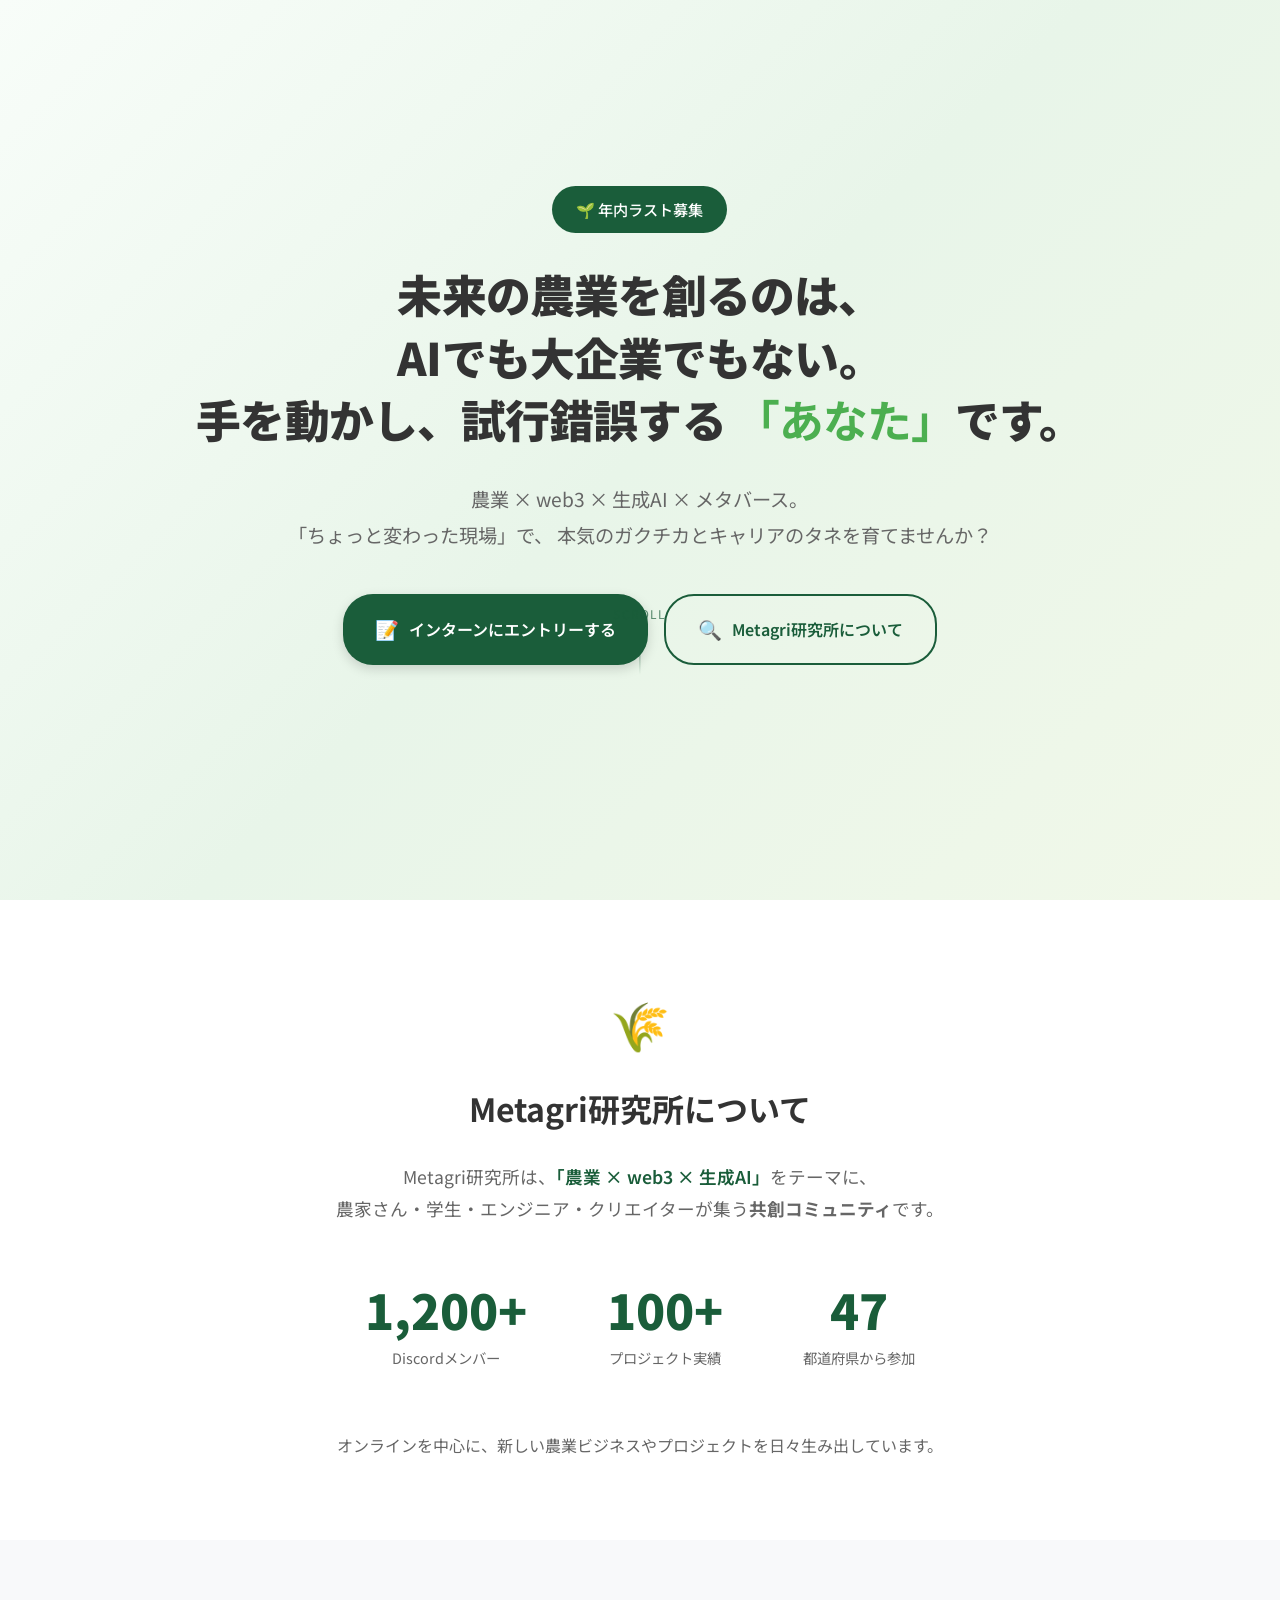
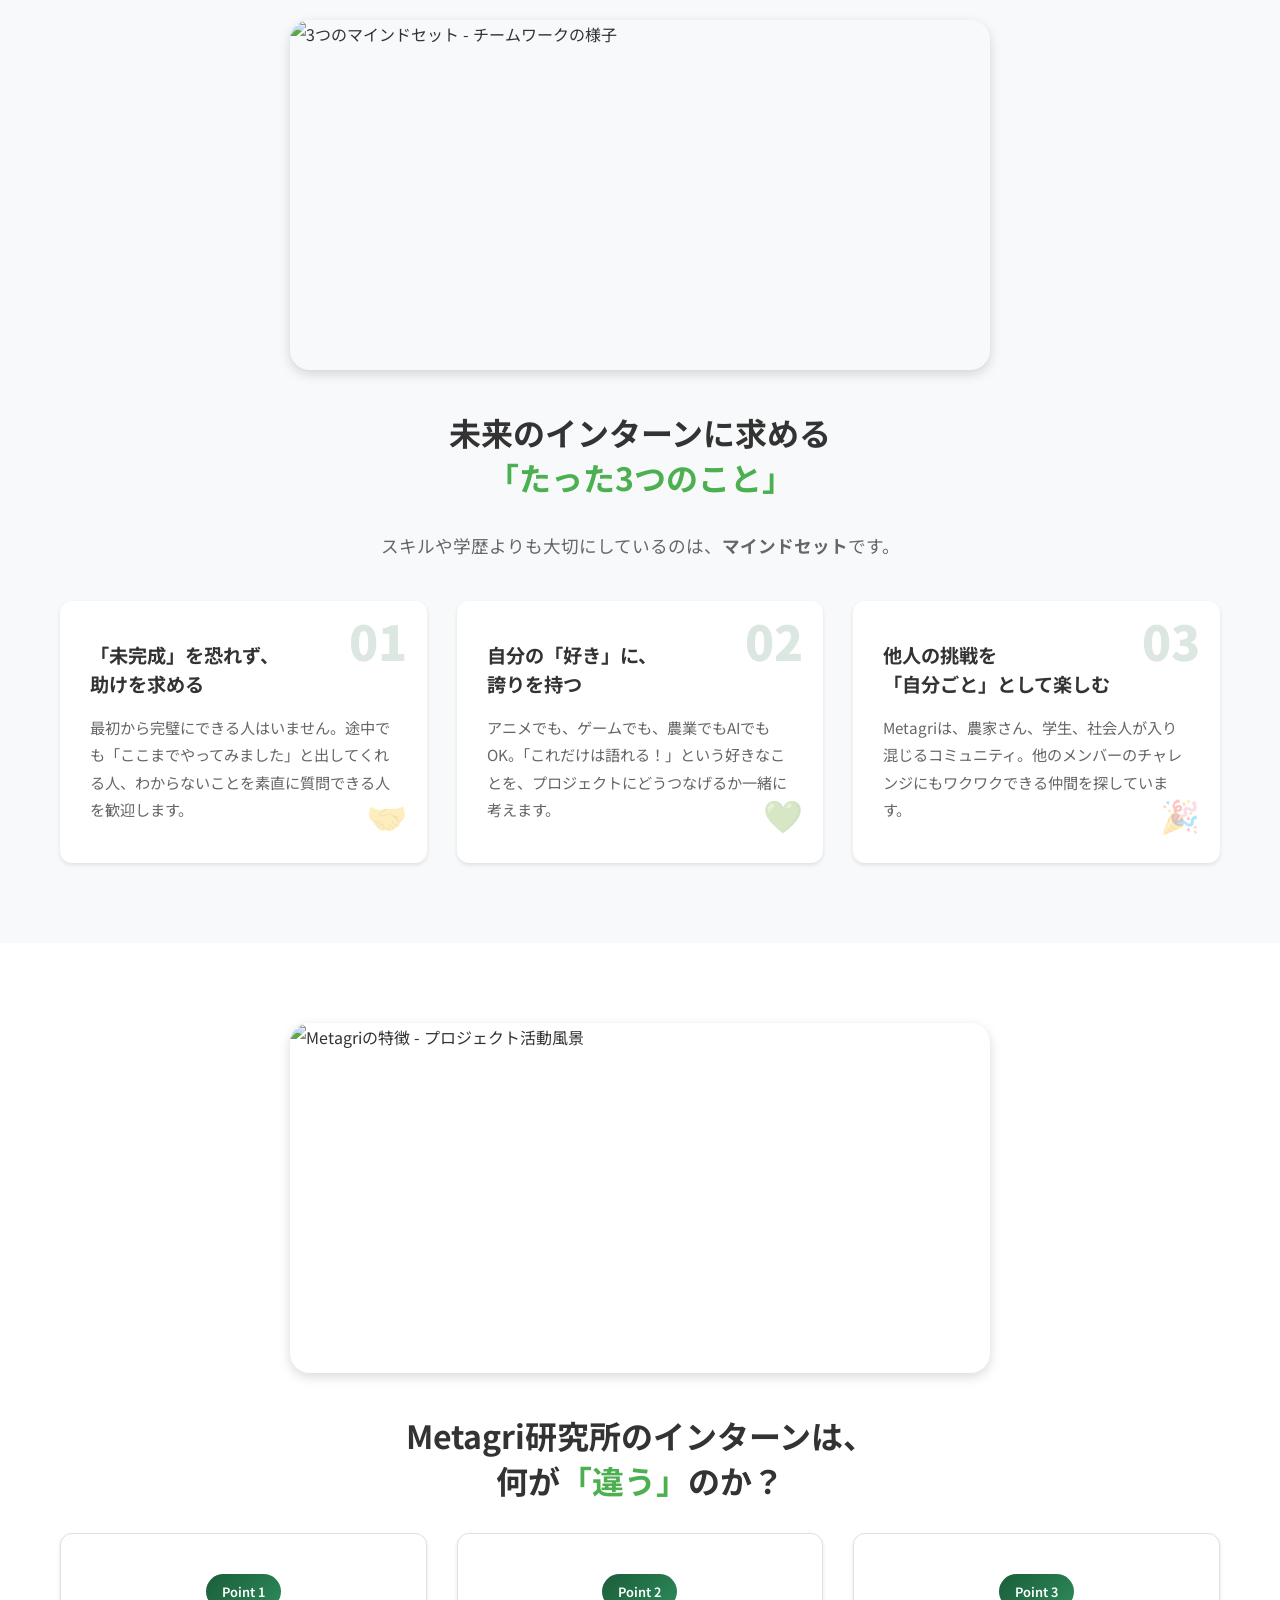
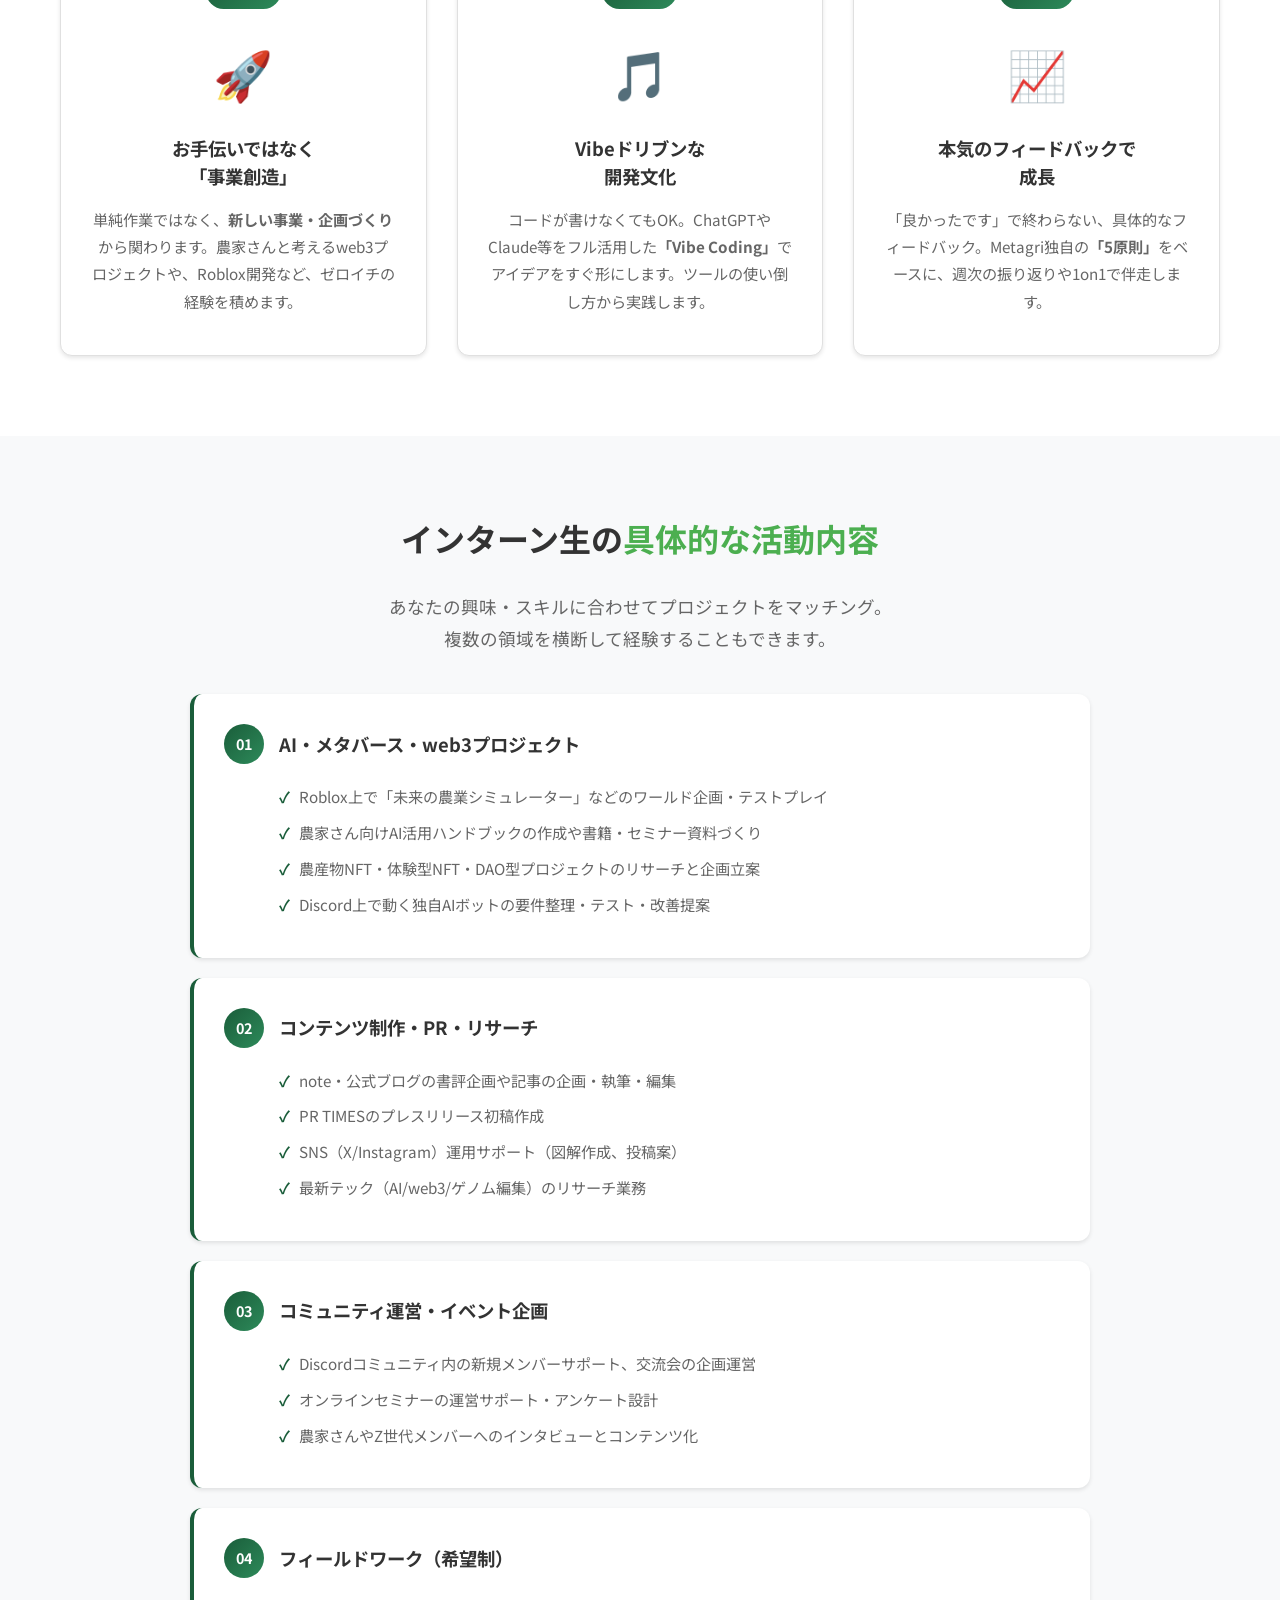
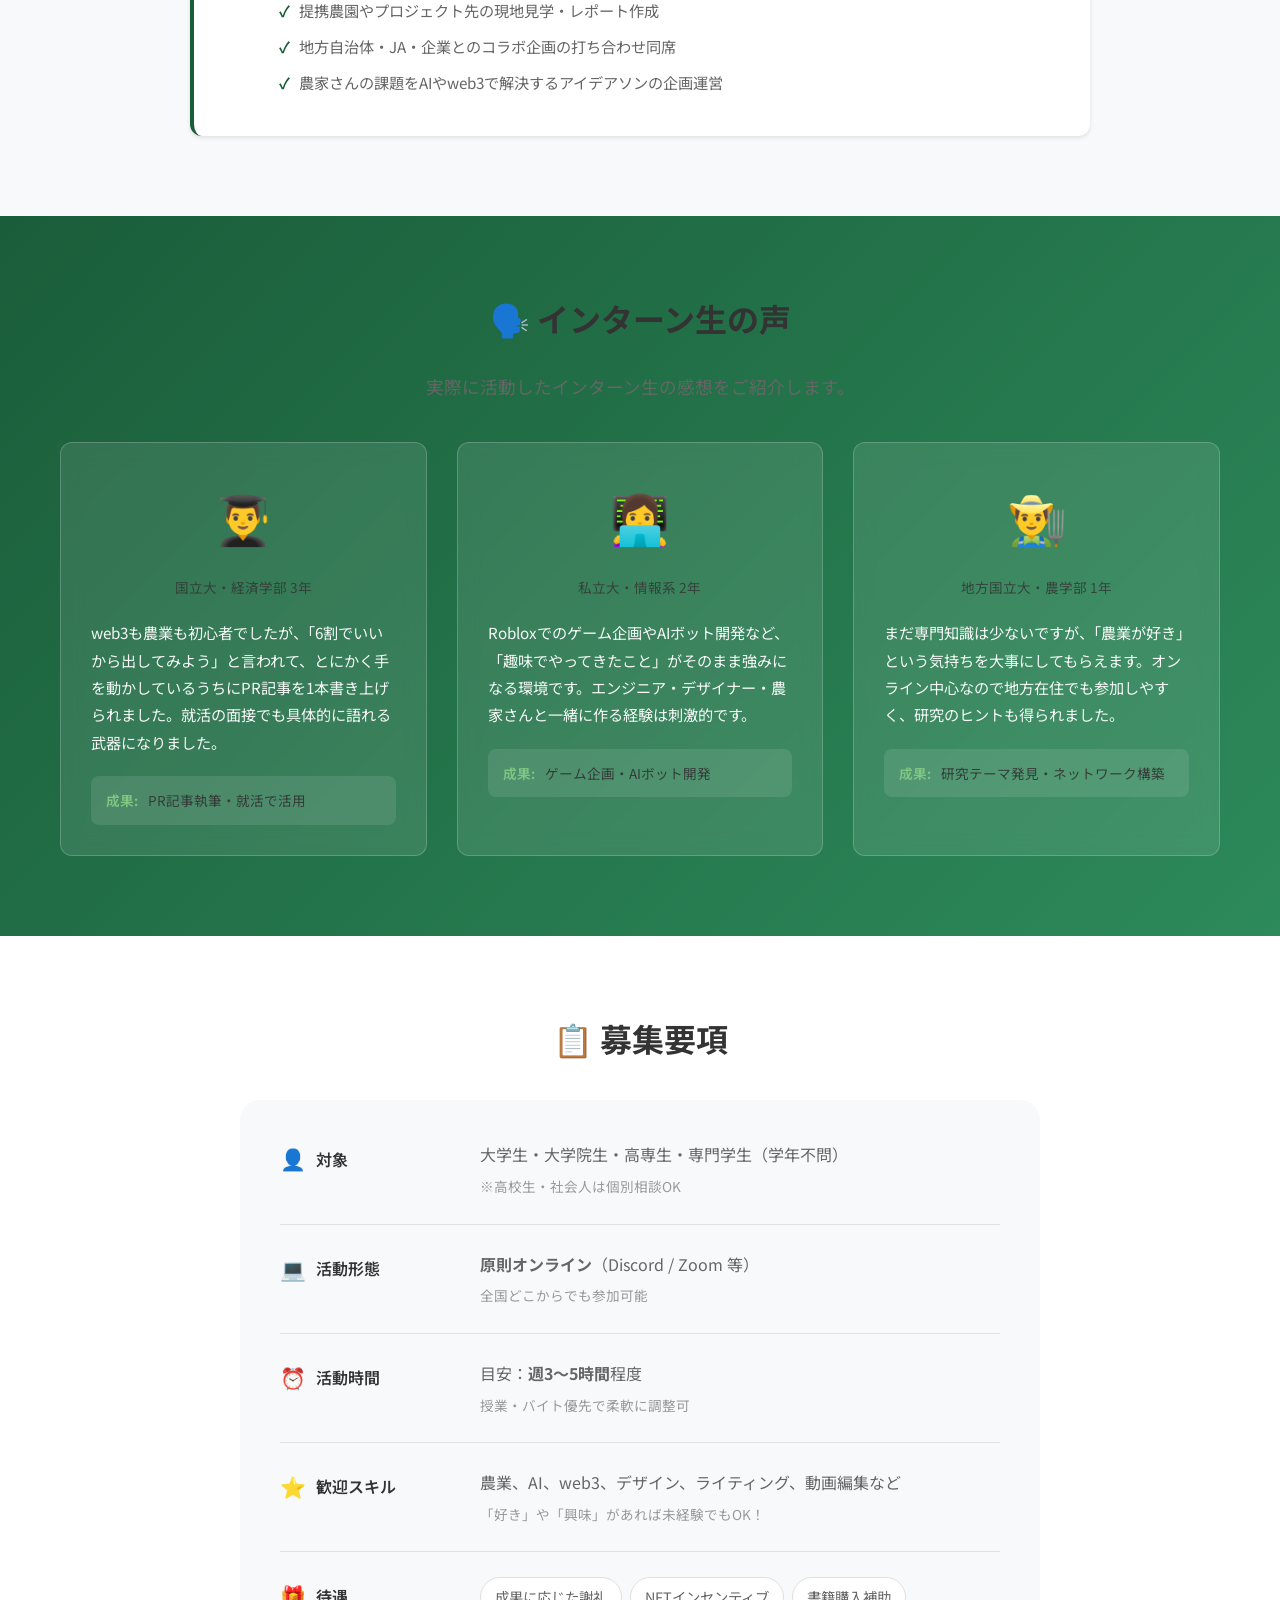
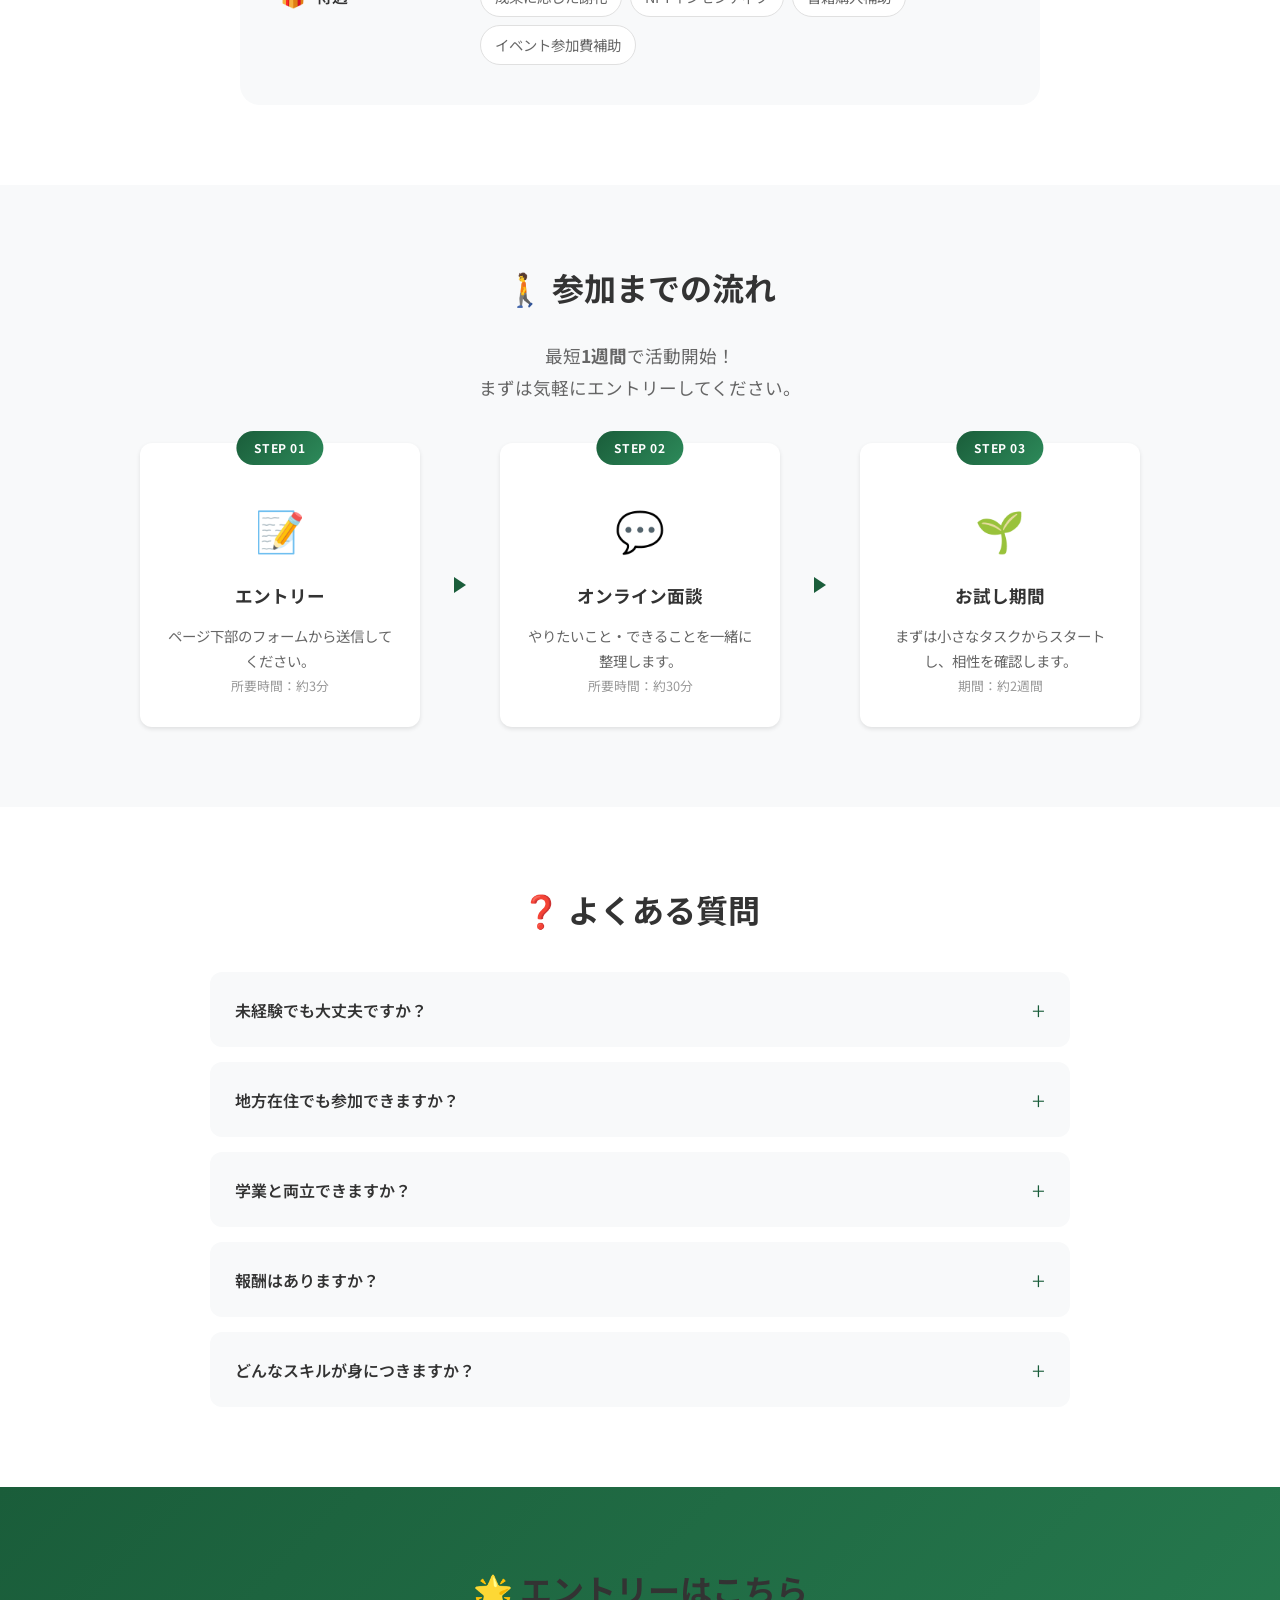
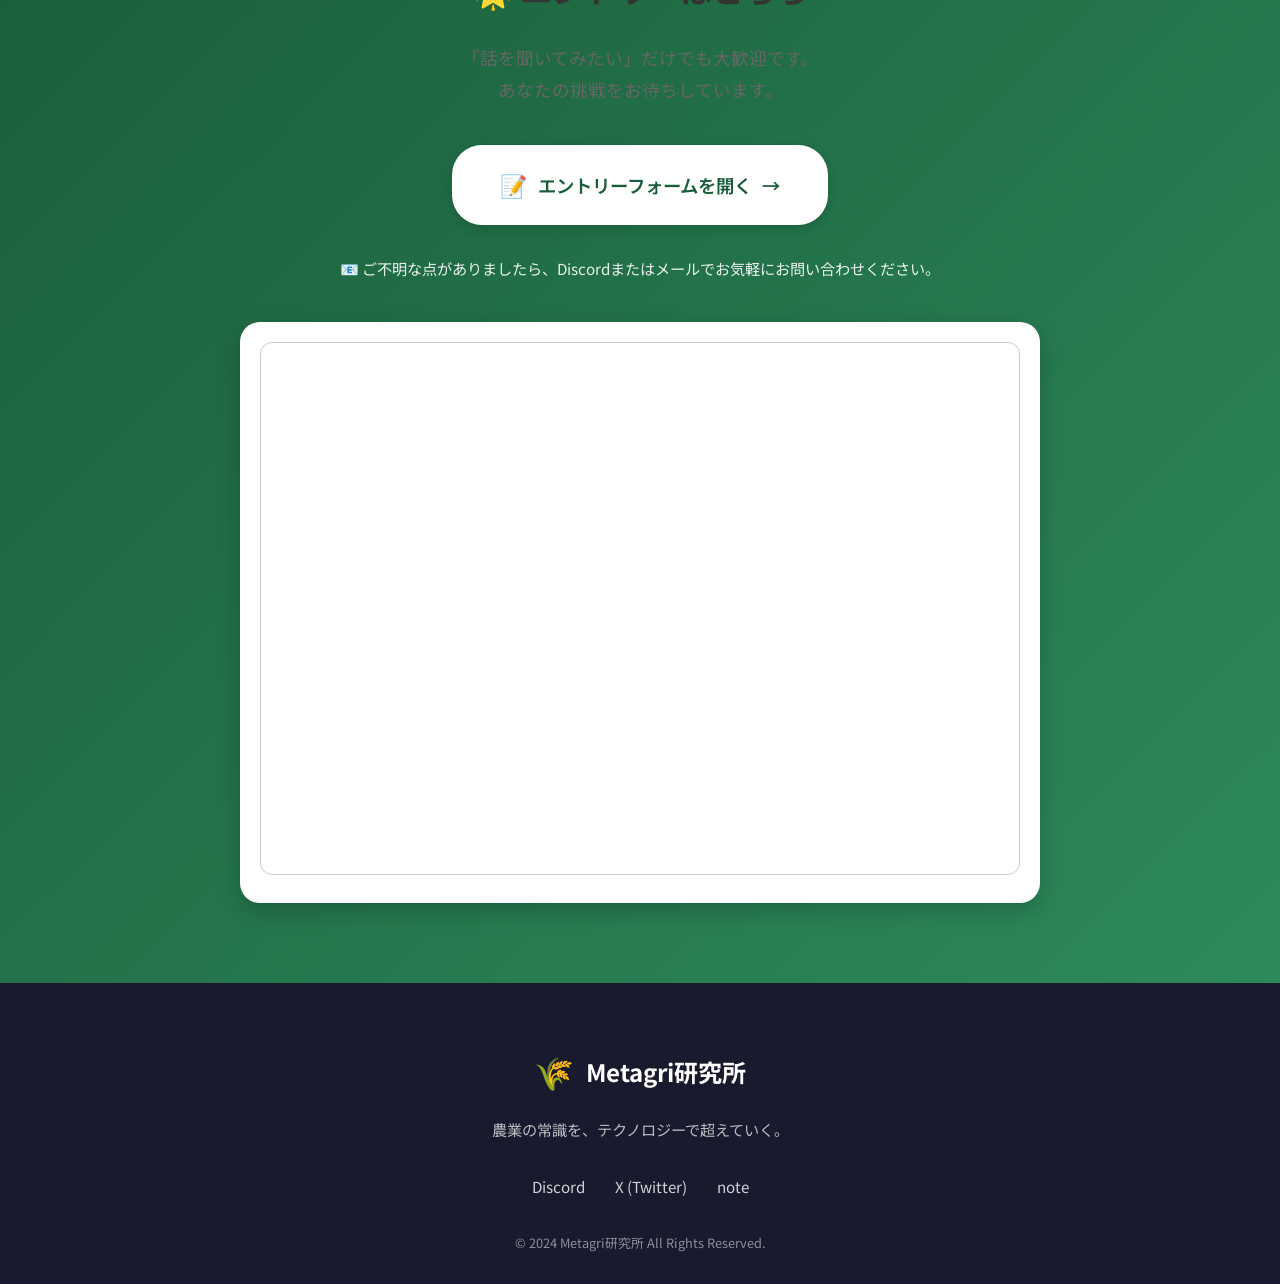
==== commit 13437edc: "Remove gakuchika section and change headings to black text - Removed the entire gakuchika (AI時代のガクチカ" ====
--- a/index.html
+++ b/index.html
@@ -59,49 +59,6 @@
         </div>
     </section>
 
-    <!-- ガクチカ × AI 時代セクション -->
-    <section id="gakuchika" class="mg-section mg-section-dark" aria-labelledby="gakuchika-title">
-        <div class="mg-container mg-split-layout">
-            <div class="mg-split-image">
-                <img
-                    src="http://metagri-labo.com/wp-content/uploads/2025/12/9a6e4215eaa881688ca42432f5c3610c.jpeg"
-                    alt="AI時代のガクチカ - 学生がプロジェクトに取り組む様子"
-                    loading="lazy"
-                    width="600"
-                    height="400"
-                />
-            </div>
-            <div class="mg-split-text">
-                <p class="mg-section-subtitle">
-                    <span class="subtitle-icon">💡</span>
-                    AI時代のガクチカづくり
-                </p>
-                <h2 id="gakuchika-title" class="mg-section-title text-left">
-                    あなたの「ガクチカ」、<br>
-                    AIに深掘りされても<br class="sp-only">
-                    答えられるか？
-                </h2>
-                <div class="mg-text-body">
-                    <p>
-                        面接での「学生時代に力を入れたこと」は、いまやAIによって細かく深掘りされる時代です。
-                    </p>
-                    <p class="mg-quote">
-                        「それって本当にあなたの経験？」<br>
-                        「再現性は？」<br>
-                        「チームでどう貢献した？」
-                    </p>
-                    <p>
-                        Metagri研究所のインターンでは、<span class="highlight">AI・web3・メタバース・地方創生・農業DX</span>など、まだ正解のないテーマに小さなチームで挑みます。
-                    </p>
-                    <p class="mg-emphasis">
-                        成功も失敗も含めた「リアルなストーリー」こそが、<br>
-                        AIには生成できないあなたのガクチカになります。
-                    </p>
-                </div>
-            </div>
-        </div>
-    </section>
-
     <!-- Metagri研究所について -->
     <section id="about" class="mg-section mg-bg-white" aria-labelledby="about-title">
         <div class="mg-container mg-narrow">
@@ -284,10 +241,10 @@
     <!-- インターン生の声 -->
     <section id="voices" class="mg-section mg-bg-green" aria-labelledby="voices-title">
         <div class="mg-container">
-            <h2 id="voices-title" class="mg-section-title center white-text">
+            <h2 id="voices-title" class="mg-section-title center">
                 🗣️ インターン生の声
             </h2>
-            <p class="mg-section-lead center white-text">
+            <p class="mg-section-lead center">
                 実際に活動したインターン生の感想をご紹介します。
             </p>
 
@@ -512,10 +469,10 @@
     <!-- エントリー -->
     <section id="entry" class="mg-section mg-section-entry" aria-labelledby="entry-title">
         <div class="mg-container">
-            <h2 id="entry-title" class="mg-section-title center white-text">
+            <h2 id="entry-title" class="mg-section-title center">
                 🌟 エントリーはこちら
             </h2>
-            <p class="mg-section-lead center white-text">
+            <p class="mg-section-lead center">
                 「話を聞いてみたい」だけでも大歓迎です。<br>
                 あなたの挑戦をお待ちしています。
             </p>
--- a/style.css
+++ b/style.css
@@ -122,8 +122,12 @@
 }
 
 .mg-section-dark {
-    background: var(--gradient-dark);
-    color: #fff;
+    background: #fff;
+    color: var(--color-text);
+}
+
+.mg-section-dark .mg-section-title {
+    color: var(--color-text);
 }
 
 .mg-section-entry {
@@ -152,7 +156,18 @@
 
 .mg-section-title.white-text,
 .white-text {
-    color: #fff;
+    color: #fff !important;
+}
+
+/* インターン生の声・エントリーセクションは黒文字 */
+.mg-bg-green .mg-section-title,
+.mg-section-entry .mg-section-title {
+    color: var(--color-text) !important;
+}
+
+.mg-bg-green .mg-section-lead,
+.mg-section-entry .mg-section-lead {
+    color: var(--color-text-light) !important;
 }
 
 .title-accent {
@@ -160,7 +175,7 @@
 }
 
 .mg-section-dark .title-accent {
-    color: var(--color-accent-light);
+    color: var(--color-primary);
 }
 
 .mg-section-lead {
@@ -180,7 +195,7 @@
 
 .mg-section-subtitle {
     font-size: 0.95rem;
-    color: var(--color-accent-light);
+    color: var(--color-primary);
     margin-bottom: 15px;
     display: flex;
     align-items: center;
@@ -207,7 +222,7 @@
 }
 
 .mg-section-dark .highlight {
-    background: linear-gradient(transparent 60%, rgba(76, 175, 80, 0.3) 60%);
+    background: linear-gradient(transparent 60%, var(--color-highlight) 60%);
 }
 
 .mg-section-icon {
@@ -238,26 +253,15 @@
     position: relative;
     padding: 100px 20px;
     overflow: hidden;
+    background: linear-gradient(135deg, #f8fdf9 0%, #e8f5e9 50%, #f1f8e9 100%);
 }
 
 .mg-hero-bg {
-    position: absolute;
-    top: 0;
-    left: 0;
-    width: 100%;
-    height: 100%;
-    background: url('https://images.unsplash.com/photo-1625246333195-78d9c38ad449?auto=format&fit=crop&w=1920&q=80') center/cover no-repeat;
-    z-index: 0;
+    display: none;
 }
 
 .mg-hero-overlay {
-    position: absolute;
-    top: 0;
-    left: 0;
-    width: 100%;
-    height: 100%;
-    background: linear-gradient(135deg, rgba(26, 93, 58, 0.92) 0%, rgba(26, 26, 46, 0.95) 100%);
-    z-index: 1;
+    display: none;
 }
 
 .mg-hero-content {
@@ -265,7 +269,7 @@
     z-index: 2;
     text-align: center;
     max-width: 900px;
-    color: #fff;
+    color: var(--color-text);
     animation: fadeInUp 1s ease-out;
 }
 
@@ -282,14 +286,14 @@
 
 .mg-badge {
     display: inline-block;
-    background: rgba(255, 255, 255, 0.15);
-    backdrop-filter: blur(10px);
+    background: var(--color-primary);
+    color: #fff;
     padding: 10px 24px;
     border-radius: 50px;
     font-size: 0.95rem;
     font-weight: 500;
     margin-bottom: 30px;
-    border: 1px solid rgba(255, 255, 255, 0.2);
+    border: none;
     animation: pulse 2s infinite;
 }
 
@@ -308,12 +312,13 @@
     line-height: 1.4;
     margin-bottom: 30px;
     letter-spacing: -0.02em;
+    color: var(--color-text);
 }
 
 .mg-hero-text {
     font-size: 1.2rem;
     line-height: 1.9;
-    opacity: 0.95;
+    color: var(--color-text-light);
     margin-bottom: 40px;
 }
 
@@ -353,13 +358,14 @@
     font-size: 0.75rem;
     letter-spacing: 0.1em;
     text-transform: uppercase;
+    color: var(--color-primary);
     opacity: 0.7;
 }
 
 .scroll-line {
     width: 1px;
     height: 40px;
-    background: linear-gradient(to bottom, rgba(255, 255, 255, 0.8), transparent);
+    background: linear-gradient(to bottom, var(--color-primary), transparent);
 }
 
 @media (max-width: 768px) {
@@ -410,13 +416,13 @@
 }
 
 .mg-btn-primary {
-    background: #fff;
-    color: var(--color-primary);
+    background: var(--color-primary);
+    color: #fff;
     box-shadow: var(--shadow-md);
 }
 
 .mg-btn-primary:hover {
-    background: var(--color-accent-light);
+    background: var(--color-primary-dark);
     color: #fff;
     transform: translateY(-3px);
     box-shadow: var(--shadow-lg);
@@ -424,13 +430,14 @@
 
 .mg-btn-outline {
     background: transparent;
+    color: var(--color-primary);
+    border: 2px solid var(--color-primary);
+}
+
+.mg-btn-outline:hover {
+    background: var(--color-primary);
     color: #fff;
-    border: 2px solid rgba(255, 255, 255, 0.5);
-}
-
-.mg-btn-outline:hover {
-    background: rgba(255, 255, 255, 0.1);
-    border-color: #fff;
+    border-color: var(--color-primary);
     transform: translateY(-3px);
 }
 
@@ -485,14 +492,14 @@
 .mg-quote {
     font-style: italic;
     padding-left: 20px;
-    border-left: 3px solid var(--color-accent);
-    color: rgba(255, 255, 255, 0.8);
+    border-left: 3px solid var(--color-primary);
+    color: var(--color-text-light);
     margin: 25px 0;
 }
 
 .mg-emphasis {
     font-weight: 600;
-    color: var(--color-accent-light);
+    color: var(--color-primary);
 }
 
 @media (max-width: 768px) {
